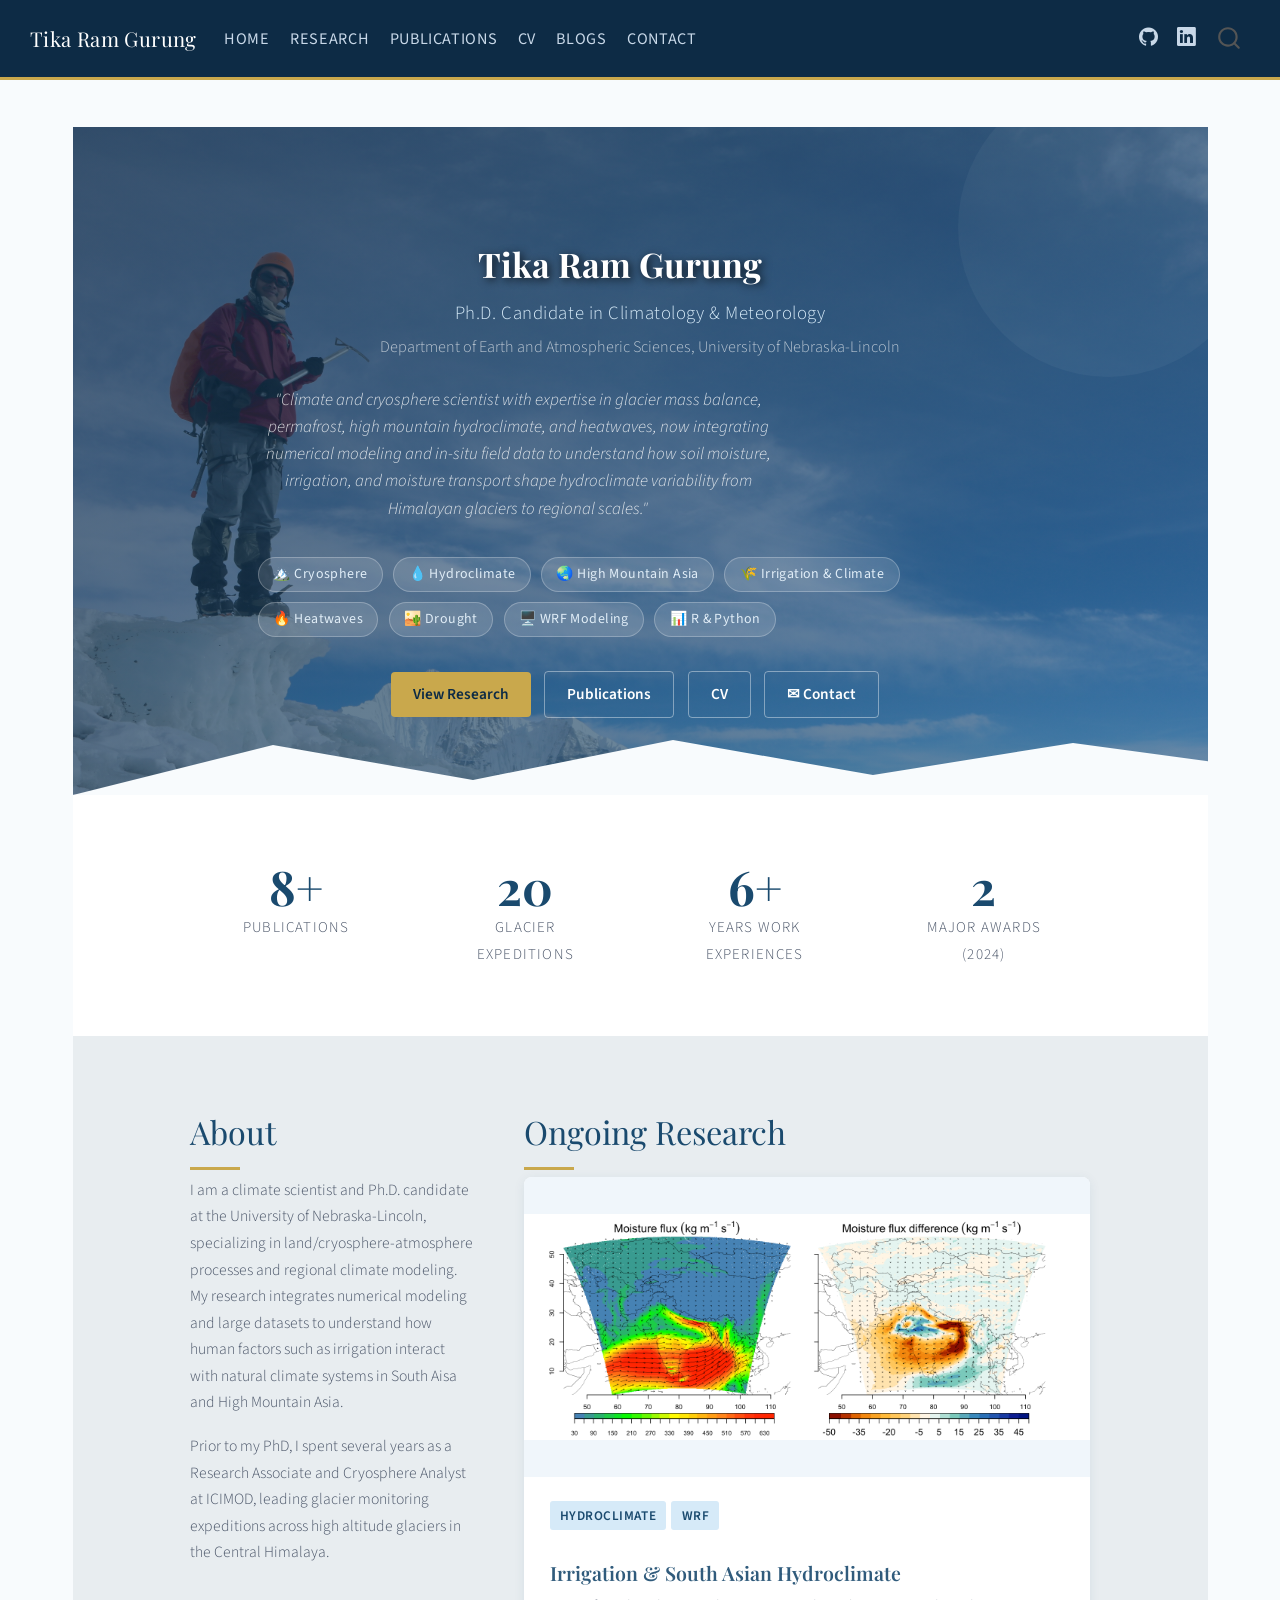
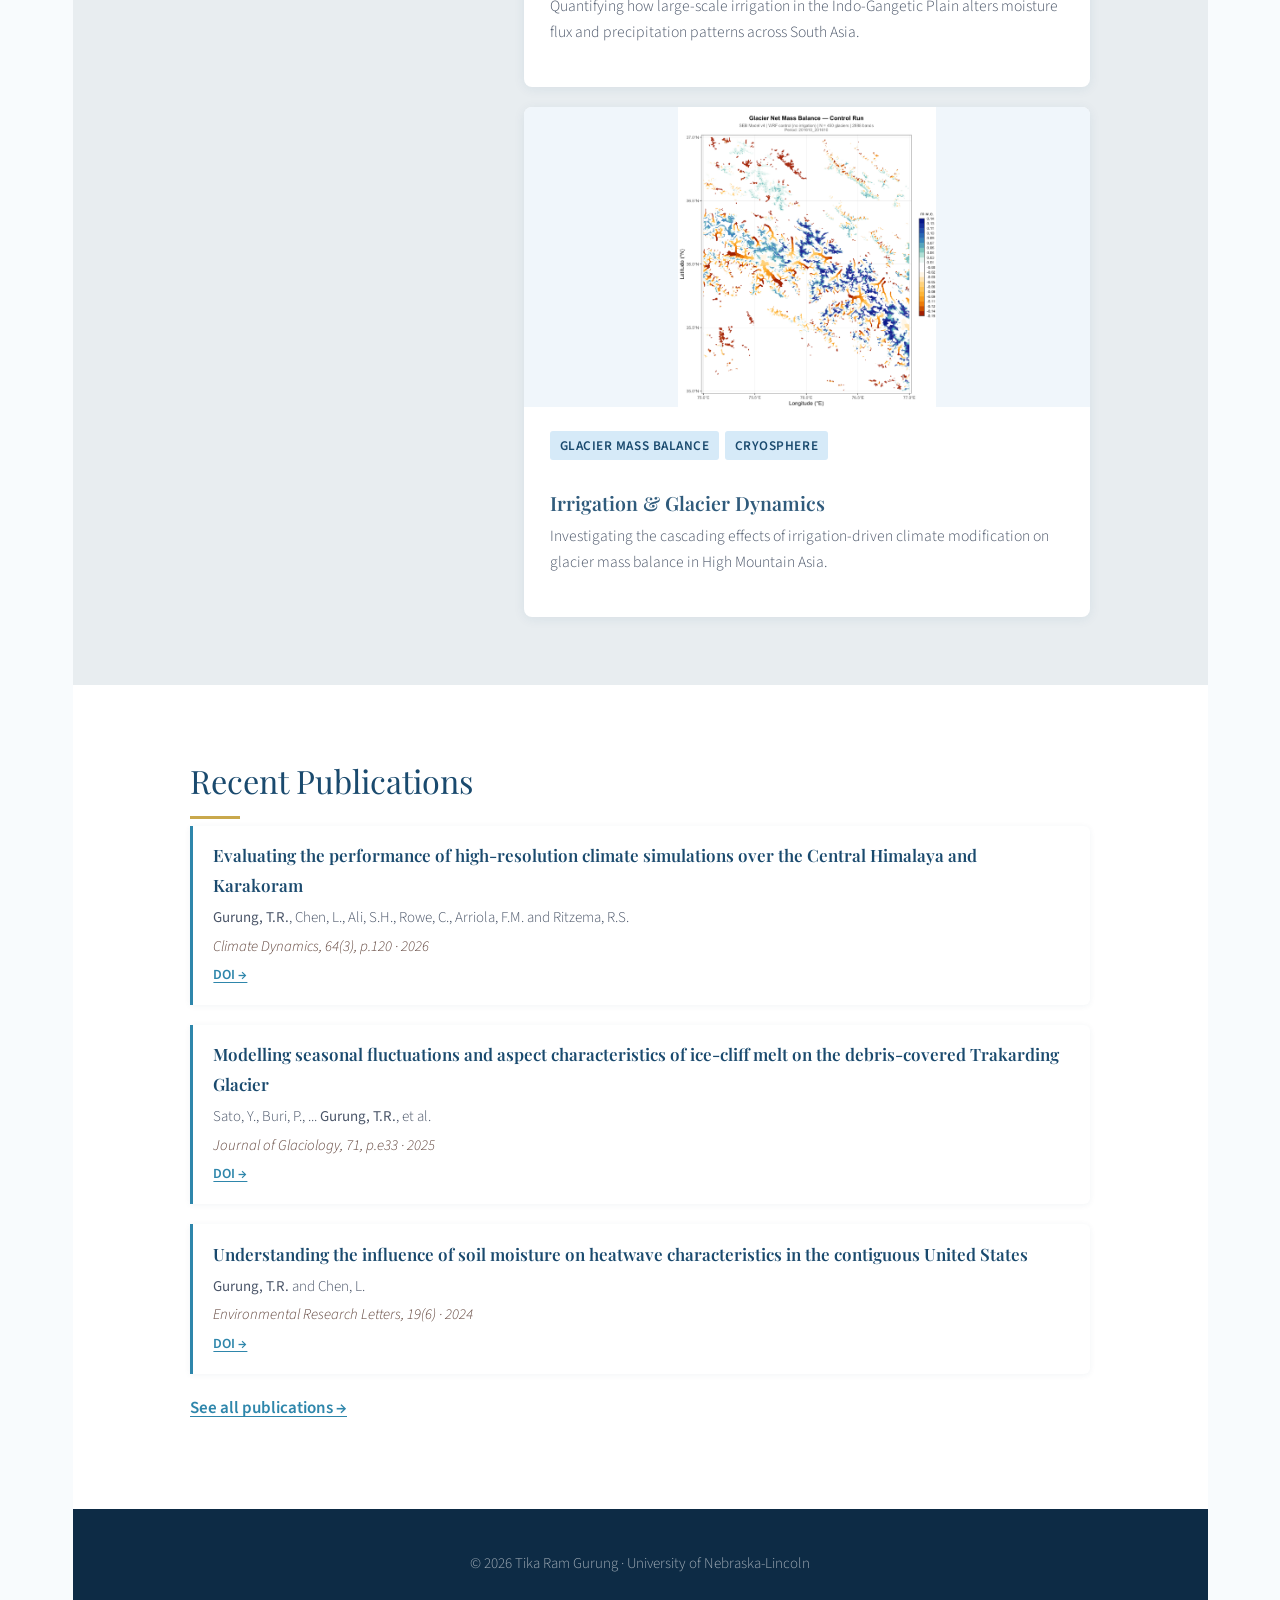
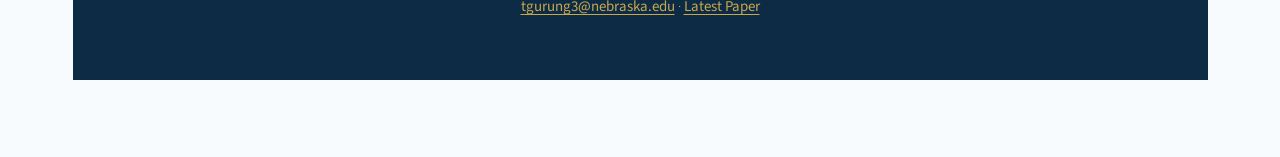
==== docs/index.html @ 8fead4da "cv display changed" ====
<!DOCTYPE html>
<html xmlns="http://www.w3.org/1999/xhtml" lang="en" xml:lang="en"><head>

<meta charset="utf-8">
<meta name="generator" content="quarto-1.7.32">

<meta name="viewport" content="width=device-width, initial-scale=1.0, user-scalable=yes">


<title>Tika Ram Gurung</title>
<style>
code{white-space: pre-wrap;}
span.smallcaps{font-variant: small-caps;}
div.columns{display: flex; gap: min(4vw, 1.5em);}
div.column{flex: auto; overflow-x: auto;}
div.hanging-indent{margin-left: 1.5em; text-indent: -1.5em;}
ul.task-list{list-style: none;}
ul.task-list li input[type="checkbox"] {
  width: 0.8em;
  margin: 0 0.8em 0.2em -1em; /* quarto-specific, see https://github.com/quarto-dev/quarto-cli/issues/4556 */ 
  vertical-align: middle;
}
</style>


<script src="site_libs/quarto-nav/quarto-nav.js"></script>
<script src="site_libs/quarto-nav/headroom.min.js"></script>
<script src="site_libs/clipboard/clipboard.min.js"></script>
<script src="site_libs/quarto-search/autocomplete.umd.js"></script>
<script src="site_libs/quarto-search/fuse.min.js"></script>
<script src="site_libs/quarto-search/quarto-search.js"></script>
<meta name="quarto:offset" content="./">
<link href="./favicon.ico" rel="icon">
<script src="site_libs/quarto-html/quarto.js" type="module"></script>
<script src="site_libs/quarto-html/tabsets/tabsets.js" type="module"></script>
<script src="site_libs/quarto-html/popper.min.js"></script>
<script src="site_libs/quarto-html/tippy.umd.min.js"></script>
<script src="site_libs/quarto-html/anchor.min.js"></script>
<link href="site_libs/quarto-html/tippy.css" rel="stylesheet">
<link href="site_libs/quarto-html/quarto-syntax-highlighting-37eea08aefeeee20ff55810ff984fec1.css" rel="stylesheet" id="quarto-text-highlighting-styles">
<script src="site_libs/bootstrap/bootstrap.min.js"></script>
<link href="site_libs/bootstrap/bootstrap-icons.css" rel="stylesheet">
<link href="site_libs/bootstrap/bootstrap-c1fac2584b48ed01fb6e278e36375074.min.css" rel="stylesheet" append-hash="true" id="quarto-bootstrap" data-mode="light">
<script id="quarto-search-options" type="application/json">{
  "location": "navbar",
  "copy-button": false,
  "collapse-after": 3,
  "panel-placement": "end",
  "type": "overlay",
  "limit": 50,
  "keyboard-shortcut": [
    "f",
    "/",
    "s"
  ],
  "show-item-context": false,
  "language": {
    "search-no-results-text": "No results",
    "search-matching-documents-text": "matching documents",
    "search-copy-link-title": "Copy link to search",
    "search-hide-matches-text": "Hide additional matches",
    "search-more-match-text": "more match in this document",
    "search-more-matches-text": "more matches in this document",
    "search-clear-button-title": "Clear",
    "search-text-placeholder": "",
    "search-detached-cancel-button-title": "Cancel",
    "search-submit-button-title": "Submit",
    "search-label": "Search"
  }
}</script>


<link rel="stylesheet" href="styles.css">
</head>

<body class="nav-fixed quarto-light">

<div id="quarto-search-results"></div>
  <header id="quarto-header" class="headroom fixed-top">
    <nav class="navbar navbar-expand-lg " data-bs-theme="dark">
      <div class="navbar-container container-fluid">
      <div class="navbar-brand-container mx-auto">
    <a class="navbar-brand" href="./index.html">
    <span class="navbar-title">Tika Ram Gurung</span>
    </a>
  </div>
            <div id="quarto-search" class="" title="Search"></div>
          <button class="navbar-toggler" type="button" data-bs-toggle="collapse" data-bs-target="#navbarCollapse" aria-controls="navbarCollapse" role="menu" aria-expanded="false" aria-label="Toggle navigation" onclick="if (window.quartoToggleHeadroom) { window.quartoToggleHeadroom(); }">
  <span class="navbar-toggler-icon"></span>
</button>
          <div class="collapse navbar-collapse" id="navbarCollapse">
            <ul class="navbar-nav navbar-nav-scroll me-auto">
  <li class="nav-item">
    <a class="nav-link active" href="./index.html" aria-current="page"> 
<span class="menu-text">Home</span></a>
  </li>  
  <li class="nav-item">
    <a class="nav-link" href="./research.html"> 
<span class="menu-text">Research</span></a>
  </li>  
  <li class="nav-item">
    <a class="nav-link" href="./publications.html"> 
<span class="menu-text">Publications</span></a>
  </li>  
  <li class="nav-item">
    <a class="nav-link" href="./cv.html"> 
<span class="menu-text">CV</span></a>
  </li>  
  <li class="nav-item">
    <a class="nav-link" href="./blogs.html"> 
<span class="menu-text">BLOGS</span></a>
  </li>  
  <li class="nav-item">
    <a class="nav-link" href="./contact.html"> 
<span class="menu-text">Contact</span></a>
  </li>  
</ul>
            <ul class="navbar-nav navbar-nav-scroll ms-auto">
  <li class="nav-item compact">
    <a class="nav-link" href="https://github.com/TikaGurung"> <i class="bi bi-github" role="img">
</i> 
<span class="menu-text"></span></a>
  </li>  
  <li class="nav-item compact">
    <a class="nav-link" href="https://www.linkedin.com/in/tika-ram-gurung-55a743a3/"> <i class="bi bi-linkedin" role="img">
</i> 
<span class="menu-text"></span></a>
  </li>  
</ul>
          </div> <!-- /navcollapse -->
            <div class="quarto-navbar-tools">
</div>
      </div> <!-- /container-fluid -->
    </nav>
</header>
<!-- content -->
<div id="quarto-content" class="quarto-container page-columns page-rows-contents page-layout-full page-navbar">
<!-- sidebar -->
<!-- margin-sidebar -->
    
<!-- main -->
<main class="content column-page" id="quarto-document-content"><header id="title-block-header" class="quarto-title-block"></header>




<!-- HERO -->
<!-- <section class="hero-section"> -->
<section class="hero-section" style="background-image: linear-gradient(135deg, rgba(13,43,69,0.7), rgba(26,74,110,0.6)), url('Tika.JPG'); background-size:cover; background-position:center;">

<div style="max-width:900px; margin:0 auto; position:relative; z-index:0; text-align:center; width:100%; padding:0 4rem;">

<h2 class="hero-name anchored" style="color:white; font-size:2rem;
text-shadow: 2px 2px 8px rgba(0,0,0,0.8); border-bottom:none;">Tika Ram Gurung</h2>
    <p class="hero-title">Ph.D. Candidate in Climatology &amp; Meteorology</p>
    <p class="hero-affil">Department of Earth and Atmospheric Sciences, University of Nebraska-Lincoln</p>

<p class="hero-tagline" style="text-align:center;">
  "Climate and cryosphere scientist with expertise in glacier mass balance, permafrost, high mountain hydroclimate, and heatwaves, now integrating numerical modeling and in-situ field data to understand how soil moisture, irrigation, and moisture transport shape hydroclimate variability from Himalayan glaciers to regional scales."
</p>
    
    <div class="hero-badges">
      <span class="badge-pill">🏔️ Cryosphere</span>
      <span class="badge-pill">💧 Hydroclimate</span>
      <span class="badge-pill">🌏 High Mountain Asia</span>
      <span class="badge-pill">🌾 Irrigation &amp; Climate</span>
      <span class="badge-pill">🔥 Heatwaves</span>
      <span class="badge-pill">🏜️ Drought</span>
      <span class="badge-pill">🖥️ WRF Modeling</span>
      <span class="badge-pill">📊 R &amp; Python</span>
    </div>
    <div class="hero-links">
      <a href="research.html">View Research</a>
      <a href="publications.html" class="secondary">Publications</a>
      <a href="cv.html" class="secondary">CV</a>
      <a href="contact.html" class="secondary">✉ Contact</a>
    </div>
  </div>
</section>

<!-- STATS -->
<section class="section" style="background:white; padding:2.5rem 2rem;">
  <div style="max-width:900px; margin:0 auto;">
    <div style="display:grid; grid-template-columns:repeat(auto-fit,minmax(160px,1fr)); gap:1rem;">
      <div class="stat-box">
        <div class="stat-number">8+</div>
        <div class="stat-label">Publications</div>
      </div>
      <div class="stat-box">
        <div class="stat-number">20</div>
        <div class="stat-label">Glacier Expeditions</div>
      </div>
      <div class="stat-box">
        <div class="stat-number">6+</div>
        <div class="stat-label">Years Work Experiences</div>
      </div>
      <div class="stat-box">
        <div class="stat-number">2</div>
        <div class="stat-label">Major Awards (2024)</div>
      </div>
    </div>
  </div>
</section>

<!-- ABOUT -->
<section class="section section-alt">
  <div style="max-width:900px; margin:0 auto; display:grid; grid-template-columns:1fr 2fr; gap:3rem; align-items:start;">
    <div>
      <div class="section-title">About</div>
      <br>
      <p style="font-size:0.92rem; color:#4a5568; line-height:1.7;">
        I am a climate scientist and Ph.D. candidate at the University of Nebraska-Lincoln, specializing in land/cryosphere-atmosphere processes and regional climate modeling. My research integrates numerical modeling and large datasets to understand how human factors such as irrigation interact with natural climate systems in South Aisa and High Mountain Asia.
      </p>
      <p style="font-size:0.92rem; color:#4a5568; line-height:1.7; margin-top:0.8rem;">
        Prior to my PhD, I spent several years as a Research Associate and Cryosphere Analyst at ICIMOD, leading glacier monitoring expeditions across high altitude glaciers in the Central Himalaya.
      </p>
    </div>
    <div>
      <div class="section-title">Ongoing Research</div>
      <br>
  <div style="display:grid; grid-template-columns:1fr; gap:1.2rem;">
        <div class="project-card">
          <img src="figures/DWFI_Moisture_flux_monsoon_control_difference_2016_2018_colorbar.png" alt="Moisture flux maps showing South Asian hydroclimate" style="height:300px; object-fit:contain; background:#f0f6fb;">
          <div class="project-card-body">
            <span class="tag">Hydroclimate</span><span class="tag">WRF</span>
            <h3 class="anchored">Irrigation &amp; South Asian Hydroclimate</h3>
            <p>Quantifying how large-scale irrigation in the Indo-Gangetic Plain alters moisture flux and precipitation patterns across South Asia.</p>
          </div>
        </div>
        <div class="project-card">
          <img src="figures/K2_plot1_MB_control_201610_201610.png" alt="Glacier mass balance map, Karakoram region" style="height:300px; object-fit:contain; background:#f0f6fb;">
          <div class="project-card-body">
            <span class="tag">Glacier mass balance</span><span class="tag">Cryosphere</span>
            <h3 class="anchored">Irrigation &amp; Glacier Dynamics</h3>
            <p>Investigating the cascading effects of irrigation-driven climate modification on glacier mass balance in High Mountain Asia.</p>
          </div>
        </div>
      </div>
    </div>
  </div>
</section>

<!-- RECENT PUBS TEASER -->
<section class="section" style="background:white;">
  <div style="max-width:900px; margin:0 auto;">
    <div class="section-title">Recent Publications</div>
    <br>
    <div class="pub-item">
      <div class="pub-title">Evaluating the performance of high-resolution climate simulations over the Central Himalaya and Karakoram</div>
      <div class="pub-authors"><strong>Gurung, T.R.</strong>, Chen, L., Ali, S.H., Rowe, C., Arriola, F.M. and Ritzema, R.S.</div>
      <div class="pub-journal">Climate Dynamics, 64(3), p.120 · 2026</div>
      <a href="https://doi.org/10.1007/s00382-025-08030-x" target="_blank">DOI →</a>
    </div>
    <div class="pub-item">
      <div class="pub-title">Modelling seasonal fluctuations and aspect characteristics of ice-cliff melt on the debris-covered Trakarding Glacier</div>
      <div class="pub-authors">Sato, Y., Buri, P., ... <strong>Gurung, T.R.</strong>, et al.</div>
      <div class="pub-journal">Journal of Glaciology, 71, p.e33 · 2025</div>
      <a href="https://doi.org/10.1017/jog.2025.17" target="_blank">DOI →</a>
    </div>
    <div class="pub-item">
      <div class="pub-title">Understanding the influence of soil moisture on heatwave characteristics in the contiguous United States</div>
      <div class="pub-authors"><strong>Gurung, T.R.</strong> and Chen, L.</div>
      <div class="pub-journal">Environmental Research Letters, 19(6) · 2024</div>
      <a href="https://doi.org/10.1088/1748-9326/ad4dbb" target="_blank">DOI →</a>
    </div>
    <p style="margin-top:1rem;"><a href="publications.html" style="color:#2e86ab; font-weight:600;">See all publications →</a></p>
  </div>
</section>

<!-- FOOTER -->
<footer class="site-footer">
  <p>© 2026 Tika Ram Gurung · University of Nebraska-Lincoln</p>
  <p style="margin-top:0.3rem;">
    <a href="mailto:tgurung3@nebraska.edu">tgurung3@nebraska.edu</a> ·
    <a href="https://doi.org/10.1007/s00382-025-08030-x">Latest Paper</a>
  </p>
</footer>



</main> <!-- /main -->
<script id="quarto-html-after-body" type="application/javascript">
  window.document.addEventListener("DOMContentLoaded", function (event) {
    const icon = "";
    const anchorJS = new window.AnchorJS();
    anchorJS.options = {
      placement: 'right',
      icon: icon
    };
    anchorJS.add('.anchored');
    const isCodeAnnotation = (el) => {
      for (const clz of el.classList) {
        if (clz.startsWith('code-annotation-')) {                     
          return true;
        }
      }
      return false;
    }
    const onCopySuccess = function(e) {
      // button target
      const button = e.trigger;
      // don't keep focus
      button.blur();
      // flash "checked"
      button.classList.add('code-copy-button-checked');
      var currentTitle = button.getAttribute("title");
      button.setAttribute("title", "Copied!");
      let tooltip;
      if (window.bootstrap) {
        button.setAttribute("data-bs-toggle", "tooltip");
        button.setAttribute("data-bs-placement", "left");
        button.setAttribute("data-bs-title", "Copied!");
        tooltip = new bootstrap.Tooltip(button, 
          { trigger: "manual", 
            customClass: "code-copy-button-tooltip",
            offset: [0, -8]});
        tooltip.show();    
      }
      setTimeout(function() {
        if (tooltip) {
          tooltip.hide();
          button.removeAttribute("data-bs-title");
          button.removeAttribute("data-bs-toggle");
          button.removeAttribute("data-bs-placement");
        }
        button.setAttribute("title", currentTitle);
        button.classList.remove('code-copy-button-checked');
      }, 1000);
      // clear code selection
      e.clearSelection();
    }
    const getTextToCopy = function(trigger) {
        const codeEl = trigger.previousElementSibling.cloneNode(true);
        for (const childEl of codeEl.children) {
          if (isCodeAnnotation(childEl)) {
            childEl.remove();
          }
        }
        return codeEl.innerText;
    }
    const clipboard = new window.ClipboardJS('.code-copy-button:not([data-in-quarto-modal])', {
      text: getTextToCopy
    });
    clipboard.on('success', onCopySuccess);
    if (window.document.getElementById('quarto-embedded-source-code-modal')) {
      const clipboardModal = new window.ClipboardJS('.code-copy-button[data-in-quarto-modal]', {
        text: getTextToCopy,
        container: window.document.getElementById('quarto-embedded-source-code-modal')
      });
      clipboardModal.on('success', onCopySuccess);
    }
      var localhostRegex = new RegExp(/^(?:http|https):\/\/localhost\:?[0-9]*\//);
      var mailtoRegex = new RegExp(/^mailto:/);
        var filterRegex = new RegExp('/' + window.location.host + '/');
      var isInternal = (href) => {
          return filterRegex.test(href) || localhostRegex.test(href) || mailtoRegex.test(href);
      }
      // Inspect non-navigation links and adorn them if external
     var links = window.document.querySelectorAll('a[href]:not(.nav-link):not(.navbar-brand):not(.toc-action):not(.sidebar-link):not(.sidebar-item-toggle):not(.pagination-link):not(.no-external):not([aria-hidden]):not(.dropdown-item):not(.quarto-navigation-tool):not(.about-link)');
      for (var i=0; i<links.length; i++) {
        const link = links[i];
        if (!isInternal(link.href)) {
          // undo the damage that might have been done by quarto-nav.js in the case of
          // links that we want to consider external
          if (link.dataset.originalHref !== undefined) {
            link.href = link.dataset.originalHref;
          }
        }
      }
    function tippyHover(el, contentFn, onTriggerFn, onUntriggerFn) {
      const config = {
        allowHTML: true,
        maxWidth: 500,
        delay: 100,
        arrow: false,
        appendTo: function(el) {
            return el.parentElement;
        },
        interactive: true,
        interactiveBorder: 10,
        theme: 'quarto',
        placement: 'bottom-start',
      };
      if (contentFn) {
        config.content = contentFn;
      }
      if (onTriggerFn) {
        config.onTrigger = onTriggerFn;
      }
      if (onUntriggerFn) {
        config.onUntrigger = onUntriggerFn;
      }
      window.tippy(el, config); 
    }
    const noterefs = window.document.querySelectorAll('a[role="doc-noteref"]');
    for (var i=0; i<noterefs.length; i++) {
      const ref = noterefs[i];
      tippyHover(ref, function() {
        // use id or data attribute instead here
        let href = ref.getAttribute('data-footnote-href') || ref.getAttribute('href');
        try { href = new URL(href).hash; } catch {}
        const id = href.replace(/^#\/?/, "");
        const note = window.document.getElementById(id);
        if (note) {
          return note.innerHTML;
        } else {
          return "";
        }
      });
    }
    const xrefs = window.document.querySelectorAll('a.quarto-xref');
    const processXRef = (id, note) => {
      // Strip column container classes
      const stripColumnClz = (el) => {
        el.classList.remove("page-full", "page-columns");
        if (el.children) {
          for (const child of el.children) {
            stripColumnClz(child);
          }
        }
      }
      stripColumnClz(note)
      if (id === null || id.startsWith('sec-')) {
        // Special case sections, only their first couple elements
        const container = document.createElement("div");
        if (note.children && note.children.length > 2) {
          container.appendChild(note.children[0].cloneNode(true));
          for (let i = 1; i < note.children.length; i++) {
            const child = note.children[i];
            if (child.tagName === "P" && child.innerText === "") {
              continue;
            } else {
              container.appendChild(child.cloneNode(true));
              break;
            }
          }
          if (window.Quarto?.typesetMath) {
            window.Quarto.typesetMath(container);
          }
          return container.innerHTML
        } else {
          if (window.Quarto?.typesetMath) {
            window.Quarto.typesetMath(note);
          }
          return note.innerHTML;
        }
      } else {
        // Remove any anchor links if they are present
        const anchorLink = note.querySelector('a.anchorjs-link');
        if (anchorLink) {
          anchorLink.remove();
        }
        if (window.Quarto?.typesetMath) {
          window.Quarto.typesetMath(note);
        }
        if (note.classList.contains("callout")) {
          return note.outerHTML;
        } else {
          return note.innerHTML;
        }
      }
    }
    for (var i=0; i<xrefs.length; i++) {
      const xref = xrefs[i];
      tippyHover(xref, undefined, function(instance) {
        instance.disable();
        let url = xref.getAttribute('href');
        let hash = undefined; 
        if (url.startsWith('#')) {
          hash = url;
        } else {
          try { hash = new URL(url).hash; } catch {}
        }
        if (hash) {
          const id = hash.replace(/^#\/?/, "");
          const note = window.document.getElementById(id);
          if (note !== null) {
            try {
              const html = processXRef(id, note.cloneNode(true));
              instance.setContent(html);
            } finally {
              instance.enable();
              instance.show();
            }
          } else {
            // See if we can fetch this
            fetch(url.split('#')[0])
            .then(res => res.text())
            .then(html => {
              const parser = new DOMParser();
              const htmlDoc = parser.parseFromString(html, "text/html");
              const note = htmlDoc.getElementById(id);
              if (note !== null) {
                const html = processXRef(id, note);
                instance.setContent(html);
              } 
            }).finally(() => {
              instance.enable();
              instance.show();
            });
          }
        } else {
          // See if we can fetch a full url (with no hash to target)
          // This is a special case and we should probably do some content thinning / targeting
          fetch(url)
          .then(res => res.text())
          .then(html => {
            const parser = new DOMParser();
            const htmlDoc = parser.parseFromString(html, "text/html");
            const note = htmlDoc.querySelector('main.content');
            if (note !== null) {
              // This should only happen for chapter cross references
              // (since there is no id in the URL)
              // remove the first header
              if (note.children.length > 0 && note.children[0].tagName === "HEADER") {
                note.children[0].remove();
              }
              const html = processXRef(null, note);
              instance.setContent(html);
            } 
          }).finally(() => {
            instance.enable();
            instance.show();
          });
        }
      }, function(instance) {
      });
    }
        let selectedAnnoteEl;
        const selectorForAnnotation = ( cell, annotation) => {
          let cellAttr = 'data-code-cell="' + cell + '"';
          let lineAttr = 'data-code-annotation="' +  annotation + '"';
          const selector = 'span[' + cellAttr + '][' + lineAttr + ']';
          return selector;
        }
        const selectCodeLines = (annoteEl) => {
          const doc = window.document;
          const targetCell = annoteEl.getAttribute("data-target-cell");
          const targetAnnotation = annoteEl.getAttribute("data-target-annotation");
          const annoteSpan = window.document.querySelector(selectorForAnnotation(targetCell, targetAnnotation));
          const lines = annoteSpan.getAttribute("data-code-lines").split(",");
          const lineIds = lines.map((line) => {
            return targetCell + "-" + line;
          })
          let top = null;
          let height = null;
          let parent = null;
          if (lineIds.length > 0) {
              //compute the position of the single el (top and bottom and make a div)
              const el = window.document.getElementById(lineIds[0]);
              top = el.offsetTop;
              height = el.offsetHeight;
              parent = el.parentElement.parentElement;
            if (lineIds.length > 1) {
              const lastEl = window.document.getElementById(lineIds[lineIds.length - 1]);
              const bottom = lastEl.offsetTop + lastEl.offsetHeight;
              height = bottom - top;
            }
            if (top !== null && height !== null && parent !== null) {
              // cook up a div (if necessary) and position it 
              let div = window.document.getElementById("code-annotation-line-highlight");
              if (div === null) {
                div = window.document.createElement("div");
                div.setAttribute("id", "code-annotation-line-highlight");
                div.style.position = 'absolute';
                parent.appendChild(div);
              }
              div.style.top = top - 2 + "px";
              div.style.height = height + 4 + "px";
              div.style.left = 0;
              let gutterDiv = window.document.getElementById("code-annotation-line-highlight-gutter");
              if (gutterDiv === null) {
                gutterDiv = window.document.createElement("div");
                gutterDiv.setAttribute("id", "code-annotation-line-highlight-gutter");
                gutterDiv.style.position = 'absolute';
                const codeCell = window.document.getElementById(targetCell);
                const gutter = codeCell.querySelector('.code-annotation-gutter');
                gutter.appendChild(gutterDiv);
              }
              gutterDiv.style.top = top - 2 + "px";
              gutterDiv.style.height = height + 4 + "px";
            }
            selectedAnnoteEl = annoteEl;
          }
        };
        const unselectCodeLines = () => {
          const elementsIds = ["code-annotation-line-highlight", "code-annotation-line-highlight-gutter"];
          elementsIds.forEach((elId) => {
            const div = window.document.getElementById(elId);
            if (div) {
              div.remove();
            }
          });
          selectedAnnoteEl = undefined;
        };
          // Handle positioning of the toggle
      window.addEventListener(
        "resize",
        throttle(() => {
          elRect = undefined;
          if (selectedAnnoteEl) {
            selectCodeLines(selectedAnnoteEl);
          }
        }, 10)
      );
      function throttle(fn, ms) {
      let throttle = false;
      let timer;
        return (...args) => {
          if(!throttle) { // first call gets through
              fn.apply(this, args);
              throttle = true;
          } else { // all the others get throttled
              if(timer) clearTimeout(timer); // cancel #2
              timer = setTimeout(() => {
                fn.apply(this, args);
                timer = throttle = false;
              }, ms);
          }
        };
      }
        // Attach click handler to the DT
        const annoteDls = window.document.querySelectorAll('dt[data-target-cell]');
        for (const annoteDlNode of annoteDls) {
          annoteDlNode.addEventListener('click', (event) => {
            const clickedEl = event.target;
            if (clickedEl !== selectedAnnoteEl) {
              unselectCodeLines();
              const activeEl = window.document.querySelector('dt[data-target-cell].code-annotation-active');
              if (activeEl) {
                activeEl.classList.remove('code-annotation-active');
              }
              selectCodeLines(clickedEl);
              clickedEl.classList.add('code-annotation-active');
            } else {
              // Unselect the line
              unselectCodeLines();
              clickedEl.classList.remove('code-annotation-active');
            }
          });
        }
    const findCites = (el) => {
      const parentEl = el.parentElement;
      if (parentEl) {
        const cites = parentEl.dataset.cites;
        if (cites) {
          return {
            el,
            cites: cites.split(' ')
          };
        } else {
          return findCites(el.parentElement)
        }
      } else {
        return undefined;
      }
    };
    var bibliorefs = window.document.querySelectorAll('a[role="doc-biblioref"]');
    for (var i=0; i<bibliorefs.length; i++) {
      const ref = bibliorefs[i];
      const citeInfo = findCites(ref);
      if (citeInfo) {
        tippyHover(citeInfo.el, function() {
          var popup = window.document.createElement('div');
          citeInfo.cites.forEach(function(cite) {
            var citeDiv = window.document.createElement('div');
            citeDiv.classList.add('hanging-indent');
            citeDiv.classList.add('csl-entry');
            var biblioDiv = window.document.getElementById('ref-' + cite);
            if (biblioDiv) {
              citeDiv.innerHTML = biblioDiv.innerHTML;
            }
            popup.appendChild(citeDiv);
          });
          return popup.innerHTML;
        });
      }
    }
  });
  </script>
</div> <!-- /content -->




</body></html>
---- docs/site_libs/quarto-html/tippy.css ----
.tippy-box[data-animation=fade][data-state=hidden]{opacity:0}[data-tippy-root]{max-width:calc(100vw - 10px)}.tippy-box{position:relative;background-color:#333;color:#fff;border-radius:4px;font-size:14px;line-height:1.4;white-space:normal;outline:0;transition-property:transform,visibility,opacity}.tippy-box[data-placement^=top]>.tippy-arrow{bottom:0}.tippy-box[data-placement^=top]>.tippy-arrow:before{bottom:-7px;left:0;border-width:8px 8px 0;border-top-color:initial;transform-origin:center top}.tippy-box[data-placement^=bottom]>.tippy-arrow{top:0}.tippy-box[data-placement^=bottom]>.tippy-arrow:before{top:-7px;left:0;border-width:0 8px 8px;border-bottom-color:initial;transform-origin:center bottom}.tippy-box[data-placement^=left]>.tippy-arrow{right:0}.tippy-box[data-placement^=left]>.tippy-arrow:before{border-width:8px 0 8px 8px;border-left-color:initial;right:-7px;transform-origin:center left}.tippy-box[data-placement^=right]>.tippy-arrow{left:0}.tippy-box[data-placement^=right]>.tippy-arrow:before{left:-7px;border-width:8px 8px 8px 0;border-right-color:initial;transform-origin:center right}.tippy-box[data-inertia][data-state=visible]{transition-timing-function:cubic-bezier(.54,1.5,.38,1.11)}.tippy-arrow{width:16px;height:16px;color:#333}.tippy-arrow:before{content:"";position:absolute;border-color:transparent;border-style:solid}.tippy-content{position:relative;padding:5px 9px;z-index:1}
---- docs/site_libs/quarto-html/quarto-syntax-highlighting-37eea08aefeeee20ff55810ff984fec1.css ----
/* quarto syntax highlight colors */
:root {
  --quarto-hl-ot-color: #003B4F;
  --quarto-hl-at-color: #657422;
  --quarto-hl-ss-color: #20794D;
  --quarto-hl-an-color: #5E5E5E;
  --quarto-hl-fu-color: #4758AB;
  --quarto-hl-st-color: #20794D;
  --quarto-hl-cf-color: #003B4F;
  --quarto-hl-op-color: #5E5E5E;
  --quarto-hl-er-color: #AD0000;
  --quarto-hl-bn-color: #AD0000;
  --quarto-hl-al-color: #AD0000;
  --quarto-hl-va-color: #111111;
  --quarto-hl-bu-color: inherit;
  --quarto-hl-ex-color: inherit;
  --quarto-hl-pp-color: #AD0000;
  --quarto-hl-in-color: #5E5E5E;
  --quarto-hl-vs-color: #20794D;
  --quarto-hl-wa-color: #5E5E5E;
  --quarto-hl-do-color: #5E5E5E;
  --quarto-hl-im-color: #00769E;
  --quarto-hl-ch-color: #20794D;
  --quarto-hl-dt-color: #AD0000;
  --quarto-hl-fl-color: #AD0000;
  --quarto-hl-co-color: #5E5E5E;
  --quarto-hl-cv-color: #5E5E5E;
  --quarto-hl-cn-color: #8f5902;
  --quarto-hl-sc-color: #5E5E5E;
  --quarto-hl-dv-color: #AD0000;
  --quarto-hl-kw-color: #003B4F;
}

/* other quarto variables */
:root {
  --quarto-font-monospace: SFMono-Regular, Menlo, Monaco, Consolas, "Liberation Mono", "Courier New", monospace;
}

/* syntax highlight based on Pandoc's rules */
pre > code.sourceCode > span {
  color: #003B4F;
}

code.sourceCode > span {
  color: #003B4F;
}

div.sourceCode,
div.sourceCode pre.sourceCode {
  color: #003B4F;
}

/* Normal */
code span {
  color: #003B4F;
}

/* Alert */
code span.al {
  color: #AD0000;
  font-style: inherit;
}

/* Annotation */
code span.an {
  color: #5E5E5E;
  font-style: inherit;
}

/* Attribute */
code span.at {
  color: #657422;
  font-style: inherit;
}

/* BaseN */
code span.bn {
  color: #AD0000;
  font-style: inherit;
}

/* BuiltIn */
code span.bu {
  font-style: inherit;
}

/* ControlFlow */
code span.cf {
  color: #003B4F;
  font-weight: bold;
  font-style: inherit;
}

/* Char */
code span.ch {
  color: #20794D;
  font-style: inherit;
}

/* Constant */
code span.cn {
  color: #8f5902;
  font-style: inherit;
}

/* Comment */
code span.co {
  color: #5E5E5E;
  font-style: inherit;
}

/* CommentVar */
code span.cv {
  color: #5E5E5E;
  font-style: italic;
}

/* Documentation */
code span.do {
  color: #5E5E5E;
  font-style: italic;
}

/* DataType */
code span.dt {
  color: #AD0000;
  font-style: inherit;
}

/* DecVal */
code span.dv {
  color: #AD0000;
  font-style: inherit;
}

/* Error */
code span.er {
  color: #AD0000;
  font-style: inherit;
}

/* Extension */
code span.ex {
  font-style: inherit;
}

/* Float */
code span.fl {
  color: #AD0000;
  font-style: inherit;
}

/* Function */
code span.fu {
  color: #4758AB;
  font-style: inherit;
}

/* Import */
code span.im {
  color: #00769E;
  font-style: inherit;
}

/* Information */
code span.in {
  color: #5E5E5E;
  font-style: inherit;
}

/* Keyword */
code span.kw {
  color: #003B4F;
  font-weight: bold;
  font-style: inherit;
}

/* Operator */
code span.op {
  color: #5E5E5E;
  font-style: inherit;
}

/* Other */
code span.ot {
  color: #003B4F;
  font-style: inherit;
}

/* Preprocessor */
code span.pp {
  color: #AD0000;
  font-style: inherit;
}

/* SpecialChar */
code span.sc {
  color: #5E5E5E;
  font-style: inherit;
}

/* SpecialString */
code span.ss {
  color: #20794D;
  font-style: inherit;
}

/* String */
code span.st {
  color: #20794D;
  font-style: inherit;
}

/* Variable */
code span.va {
  color: #111111;
  font-style: inherit;
}

/* VerbatimString */
code span.vs {
  color: #20794D;
  font-style: inherit;
}

/* Warning */
code span.wa {
  color: #5E5E5E;
  font-style: italic;
}

.prevent-inlining {
  content: "</";
}

/*# sourceMappingURL=27d3d809615f7771493d095567f04340.css.map */
---- docs/styles.css ----
/* ── Google Fonts ── */
@import url('https://fonts.googleapis.com/css2?family=Playfair+Display:wght@400;600;700&family=Source+Sans+3:wght@300;400;600&family=JetBrains+Mono:wght@400&display=swap');

/* ── Color Palette: Himalayan Ice & Earth ── */
:root {
  --glacier-blue:   #1a4a6e;
  --ice-light:      #d6eaf8;
  --peak-white:     #f8fbfd;
  --earth-brown:    #5d4037;
  --meltwater:      #2e86ab;
  --snow-gray:      #e8edf0;
  --text-dark:      #1c2833;
  --text-mid:       #4a5568;
  --accent-gold:    #c9a84c;
  --nav-bg:         #0d2b45;
}

/* ── Base ── */
body {
  font-family: 'Source Sans 3', sans-serif;
  font-weight: 300;
  color: var(--text-dark);
  background: var(--peak-white);
  line-height: 1.75;
}

h1, h2, h3, h4 {
  font-family: 'Playfair Display', serif;
  color: var(--glacier-blue);
}

code, pre {
  font-family: 'JetBrains Mono', monospace;
  font-size: 0.85em;
}

/* ── Navbar ── */
.navbar {
  background-color: var(--nav-bg) !important;
  border-bottom: 3px solid var(--accent-gold);
  padding: 0.8rem 2rem;
}

.navbar-brand,
.navbar-brand:hover {
  color: #ffffff !important;
  font-family: 'Playfair Display', serif;
  font-size: 1.2rem;
  letter-spacing: 0.02em;
}

.navbar .nav-link {
  color: #c8d8e8 !important;
  font-weight: 400;
  font-size: 0.95rem;
  letter-spacing: 0.04em;
  text-transform: uppercase;
  transition: color 0.2s;
}

.navbar .nav-link:hover {
  color: var(--accent-gold) !important;
}

/* ── Hero Section ── */
.hero-section {
background: linear-gradient(135deg, rgba(13,43,69,0.88), rgba(13,43,69,0.75)),
            url('Tika.JPG');
  background-size: cover;
  background-position: center;
  color: white;
  padding: 5rem 2rem 4rem;
  position: relative;
  overflow: hidden;
}

.hero-section::before {
  content: '';
  position: absolute;
  bottom: 0; left: 0; right: 0;
  height: 60px;
  background: url("data:image/svg+xml,%3Csvg viewBox='0 0 1200 60' xmlns='http://www.w3.org/2000/svg'%3E%3Cpolygon points='0,60 200,10 400,45 600,5 800,40 1000,8 1200,35 1200,60' fill='%23f8fbfd'/%3E%3C/svg%3E");
  background-size: cover;
}

.hero-section::after {
  content: '';
  position: absolute;
  top: -50px; right: -50px;
  width: 300px; height: 300px;
  border-radius: 50%;
  background: rgba(255,255,255,0.04);
}

.hero-name {
  font-family: 'Playfair Display', serif;
  font-size: clamp(2.2rem, 5vw, 3.5rem);
  font-weight: 700;
  margin-bottom: 0.3rem;
  line-height: 1.1;
}

.hero-title {
  font-size: 1.1rem;
  font-weight: 300;
  color: var(--ice-light);
  margin-bottom: 0.2rem;
  letter-spacing: 0.03em;
}

.hero-affil {
  font-size: 0.95rem;
  color: rgba(255,255,255,0.65);
  margin-bottom: 1.5rem;
}

.hero-tagline {
  font-style: italic;
  color: rgba(255,255,255,0.82);
  font-size: 1rem;
  max-width: 520px;
  margin-bottom: 2rem;
  line-height: 1.6;
}

.hero-badges {
  display: flex;
  flex-wrap: wrap;
  gap: 0.6rem;
  margin-bottom: 2rem;
}

.badge-pill {
  background: rgba(255,255,255,0.12);
  border: 1px solid rgba(255,255,255,0.25);
  color: #e0edf7;
  border-radius: 20px;
  padding: 0.25rem 0.85rem;
  font-size: 0.82rem;
  font-weight: 400;
  letter-spacing: 0.03em;
}

.hero-links a {
  display: inline-flex;
  align-items: center;
  gap: 0.4rem;
  background: var(--accent-gold);
  color: var(--nav-bg);
  padding: 0.55rem 1.3rem;
  border-radius: 4px;
  font-weight: 600;
  font-size: 0.9rem;
  text-decoration: none;
  margin-right: 0.6rem;
  margin-bottom: 0.5rem;
  transition: transform 0.15s, box-shadow 0.15s;
}

.hero-links a:hover {
  transform: translateY(-2px);
  box-shadow: 0 6px 18px rgba(0,0,0,0.3);
  text-decoration: none;
  color: var(--nav-bg);
}

.hero-links a.secondary {
  background: transparent;
  border: 1.5px solid rgba(255,255,255,0.4);
  color: white;
}

.hero-links a.secondary:hover {
  border-color: white;
  color: white;
}

/* ── Section Styles ── */
.section {
  padding: 4rem 2rem;
}

.section-alt {
  background: var(--snow-gray);
}

.section-title {
  font-family: 'Playfair Display', serif;
  font-size: 1.9rem;
  color: var(--glacier-blue);
  margin-bottom: 0.4rem;
  position: relative;
  display: inline-block;
}

.section-title::after {
  content: '';
  display: block;
  width: 50px;
  height: 3px;
  background: var(--accent-gold);
  margin-top: 0.4rem;
}

/* ── Cards ── */
.project-card {
  background: white;
  border-radius: 8px;
  overflow: hidden;
  box-shadow: 0 2px 12px rgba(26,74,110,0.08);
  transition: transform 0.2s, box-shadow 0.2s;
  height: 100%;
}

.project-card:hover {
  transform: translateY(-4px);
  box-shadow: 0 10px 30px rgba(26,74,110,0.15);
}

.project-card img {
  width: 100%;
  height: 220px;
  object-fit: cover;
}

.project-card-body {
  padding: 1.4rem 1.5rem;
}

.project-card-body h3 {
  font-size: 1.15rem;
  margin-bottom: 0.5rem;
  color: var(--glacier-blue);
}

.project-card-body p {
  font-size: 0.92rem;
  color: var(--text-mid);
  line-height: 1.65;
}

.tag {
  display: inline-block;
  background: var(--ice-light);
  color: var(--glacier-blue);
  border-radius: 3px;
  padding: 0.18rem 0.6rem;
  font-size: 0.78rem;
  font-weight: 600;
  margin-right: 0.3rem;
  margin-bottom: 0.4rem;
  letter-spacing: 0.04em;
  text-transform: uppercase;
}

/* ── Publication List ── */
.pub-item {
  border-left: 3px solid var(--meltwater);
  padding: 0.9rem 1.2rem;
  margin-bottom: 1.2rem;
  background: white;
  border-radius: 0 6px 6px 0;
  box-shadow: 0 1px 6px rgba(26,74,110,0.06);
}

.pub-item:hover {
  border-left-color: var(--accent-gold);
}

.pub-item .pub-title {
  font-family: 'Playfair Display', serif;
  font-size: 1rem;
  color: var(--glacier-blue);
  font-weight: 600;
  margin-bottom: 0.25rem;
}

.pub-item .pub-authors {
  font-size: 0.88rem;
  color: var(--text-mid);
  margin-bottom: 0.15rem;
}

.pub-item .pub-journal {
  font-size: 0.88rem;
  color: var(--earth-brown);
  font-style: italic;
}

.pub-item a {
  color: var(--meltwater);
  font-size: 0.82rem;
  font-weight: 600;
}

/* ── Stats Row ── */
.stat-box {
  text-align: center;
  padding: 1.5rem;
}

.stat-number {
  font-family: 'Playfair Display', serif;
  font-size: 2.8rem;
  font-weight: 700;
  color: var(--glacier-blue);
  line-height: 1;
}

.stat-label {
  font-size: 0.88rem;
  color: var(--text-mid);
  text-transform: uppercase;
  letter-spacing: 0.08em;
  margin-top: 0.3rem;
}

/* ── Timeline ── */
.timeline-item {
  border-left: 2px solid var(--ice-light);
  padding: 0 0 1.5rem 1.5rem;
  position: relative;
  margin-left: 0.5rem;
}

.timeline-item::before {
  content: '';
  position: absolute;
  left: -7px; top: 4px;
  width: 12px; height: 12px;
  border-radius: 50%;
  background: var(--meltwater);
  border: 2px solid white;
  box-shadow: 0 0 0 2px var(--meltwater);
}

.timeline-year {
  font-size: 0.8rem;
  font-weight: 600;
  color: var(--meltwater);
  letter-spacing: 0.06em;
  text-transform: uppercase;
  margin-bottom: 0.15rem;
}

.timeline-title {
  font-family: 'Playfair Display', serif;
  font-size: 1rem;
  color: var(--glacier-blue);
  margin-bottom: 0.1rem;
}

.timeline-sub {
  font-size: 0.88rem;
  color: var(--text-mid);
}

/* ── Award Banner ── */
.award-item {
  display: flex;
  align-items: flex-start;
  gap: 1rem;
  padding: 1rem 1.2rem;
  background: white;
  border-radius: 6px;
  margin-bottom: 0.8rem;
  box-shadow: 0 1px 6px rgba(0,0,0,0.06);
}

.award-icon {
  font-size: 1.4rem;
  flex-shrink: 0;
}

/* ── Footer ── */
.site-footer {
  background: var(--nav-bg);
  color: rgba(255,255,255,0.6);
  text-align: center;
  padding: 2.5rem 1rem;
  font-size: 0.88rem;
}

.site-footer a {
  color: var(--accent-gold);
}

/* ── Responsive tweaks ── */
@media (max-width: 768px) {
  .hero-section { padding: 3.5rem 1.2rem 3rem; }
  .section { padding: 2.5rem 1.2rem; }
}

/* ── quarto overrides ── */
#quarto-content { padding: 0; }
main.content { padding: 0; max-width: 100%; }
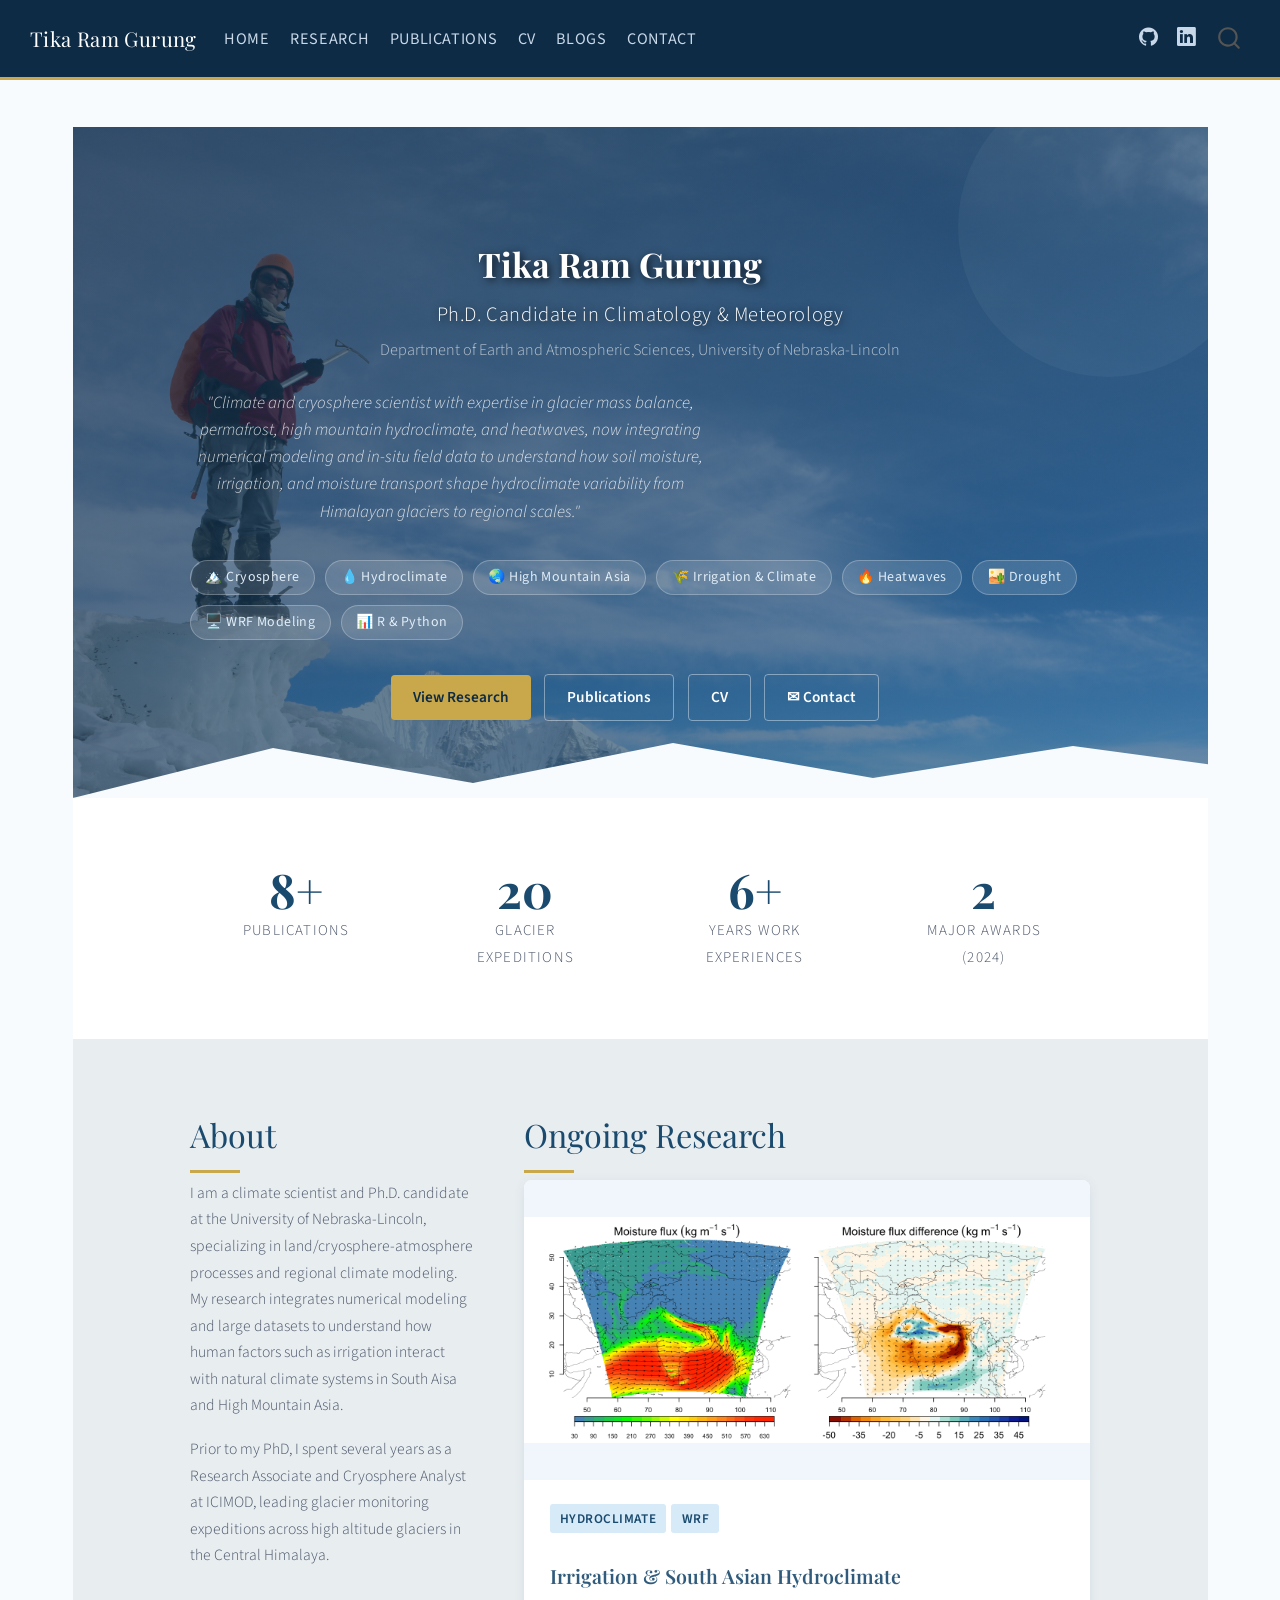
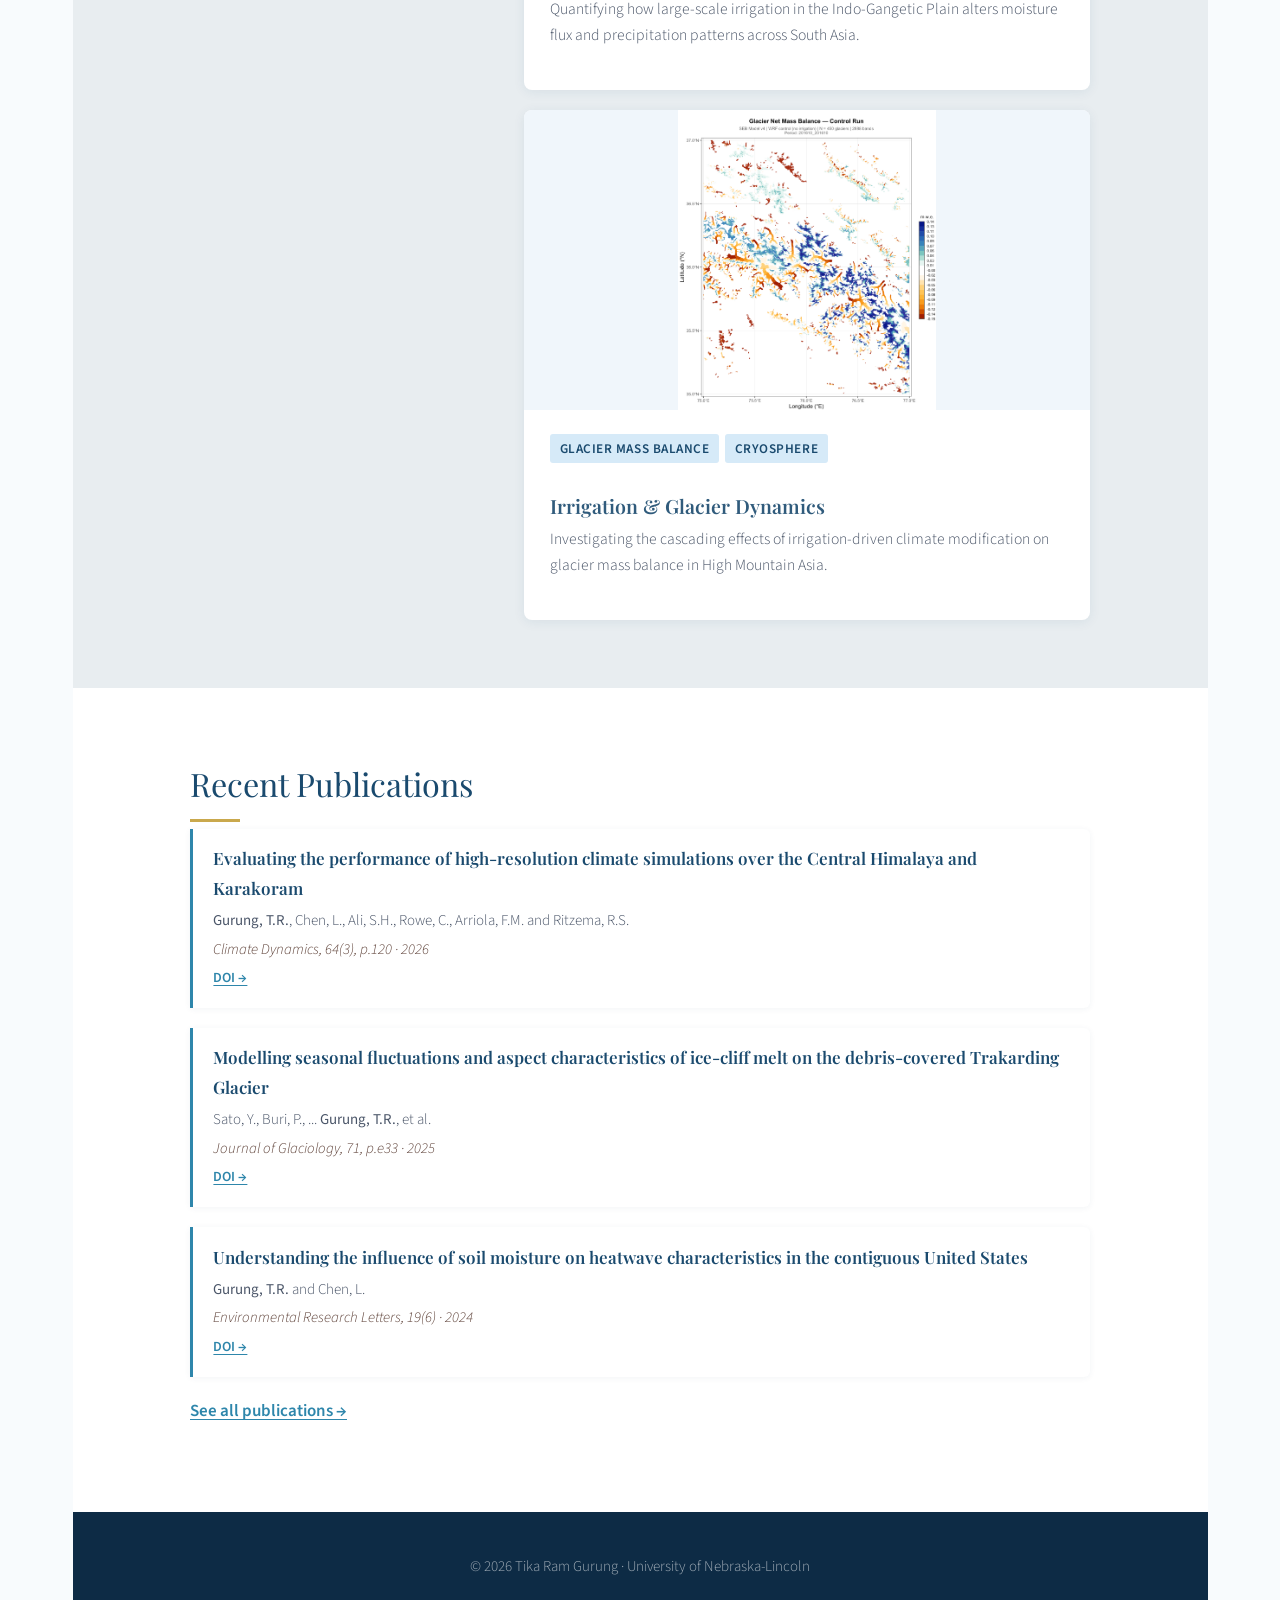
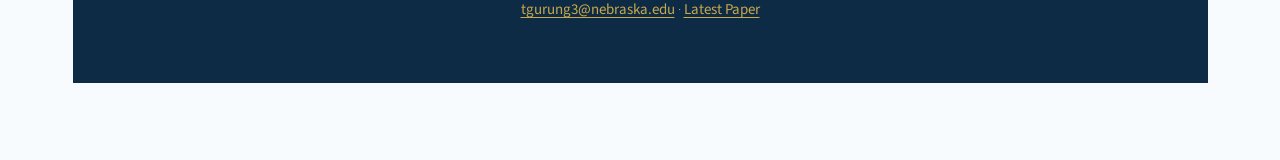
==== commit d87fb2f7: "section display changed" ====
--- a/docs/index.html
+++ b/docs/index.html
@@ -6,6 +6,7 @@
 
 <meta name="viewport" content="width=device-width, initial-scale=1.0, user-scalable=yes">
 
+<meta name="description" content="Tika Ram Gurung - Climate and cryosphere scientist at University of Nebraska-Lincoln researching glacier mass balance, hydroclimate, heatwaves, and irrigation impacts in High Mountain Asia.">
 
 <title>Tika Ram Gurung</title>
 <style>
@@ -71,6 +72,20 @@
 
 
 <link rel="stylesheet" href="styles.css">
+<meta property="og:title" content="– Tika Ram Gurung">
+<meta property="og:description" content="Tika Ram Gurung - Climate and cryosphere scientist at University of Nebraska-Lincoln researching glacier mass balance, hydroclimate, heatwaves, and irrigation impacts in High Mountain Asia.">
+<meta property="og:image" content="https://tikagurung.github.io/tika-r-gurung-github.io/figures/DWFI_Moisture_flux_monsoon_control_difference_2016_2018_colorbar.png">
+<meta property="og:site_name" content="Tika Ram Gurung">
+<meta property="og:image:alt" content="Moisture flux maps showing South Asian hydroclimate">
+<meta property="og:image:height" content="1200">
+<meta property="og:image:width" content="3000">
+<meta name="twitter:title" content="– Tika Ram Gurung">
+<meta name="twitter:description" content="Tika Ram Gurung - Climate and cryosphere scientist at University of Nebraska-Lincoln researching glacier mass balance, hydroclimate, heatwaves, and irrigation impacts in High Mountain Asia.">
+<meta name="twitter:image" content="https://tikagurung.github.io/tika-r-gurung-github.io/figures/DWFI_Moisture_flux_monsoon_control_difference_2016_2018_colorbar.png">
+<meta name="twitter:image:alt" content="Moisture flux maps showing South Asian hydroclimate">
+<meta name="twitter:image-height" content="1200">
+<meta name="twitter:image-width" content="3000">
+<meta name="twitter:card" content="summary_large_image">
 </head>
 
 <body class="nav-fixed quarto-light">
@@ -148,15 +163,15 @@
 <!-- <section class="hero-section"> -->
 <section class="hero-section" style="background-image: linear-gradient(135deg, rgba(13,43,69,0.7), rgba(26,74,110,0.6)), url('Tika.JPG'); background-size:cover; background-position:center;">
 
-<div style="max-width:900px; margin:0 auto; position:relative; z-index:0; text-align:center; width:100%; padding:0 4rem;">
+<div style="max-width:900px; margin:0 auto; position:relative; z-index:0; text-align:center; width:100%; padding:0 0rem;">
 
 <h2 class="hero-name anchored" style="color:white; font-size:2rem;
 text-shadow: 2px 2px 8px rgba(0,0,0,0.8); border-bottom:none;">Tika Ram Gurung</h2>
-    <p class="hero-title">Ph.D. Candidate in Climatology &amp; Meteorology</p>
+    <p class="hero-title" style="color:white; font-size:1.2rem;
+text-shadow: 1px 1px 8px rgba(0,0,0,0.8); border-bottom:none;">Ph.D. Candidate in Climatology &amp; Meteorology</p>
     <p class="hero-affil">Department of Earth and Atmospheric Sciences, University of Nebraska-Lincoln</p>
 
-<p class="hero-tagline" style="text-align:center;">
-  "Climate and cryosphere scientist with expertise in glacier mass balance, permafrost, high mountain hydroclimate, and heatwaves, now integrating numerical modeling and in-situ field data to understand how soil moisture, irrigation, and moisture transport shape hydroclimate variability from Himalayan glaciers to regional scales."
+    <p class="hero-tagline" style="text-align:center;">"Climate and cryosphere scientist with expertise in glacier mass balance, permafrost, high mountain hydroclimate, and heatwaves, now integrating numerical modeling and in-situ field data to understand how soil moisture, irrigation, and moisture transport shape hydroclimate variability from Himalayan glaciers to regional scales."
 </p>
     
     <div class="hero-badges">
@@ -351,7 +366,7 @@
     }
       var localhostRegex = new RegExp(/^(?:http|https):\/\/localhost\:?[0-9]*\//);
       var mailtoRegex = new RegExp(/^mailto:/);
-        var filterRegex = new RegExp('/' + window.location.host + '/');
+        var filterRegex = new RegExp("https:\/\/tikagurung\.github\.io\/tika-r-gurung-github\.io\/");
       var isInternal = (href) => {
           return filterRegex.test(href) || localhostRegex.test(href) || mailtoRegex.test(href);
       }
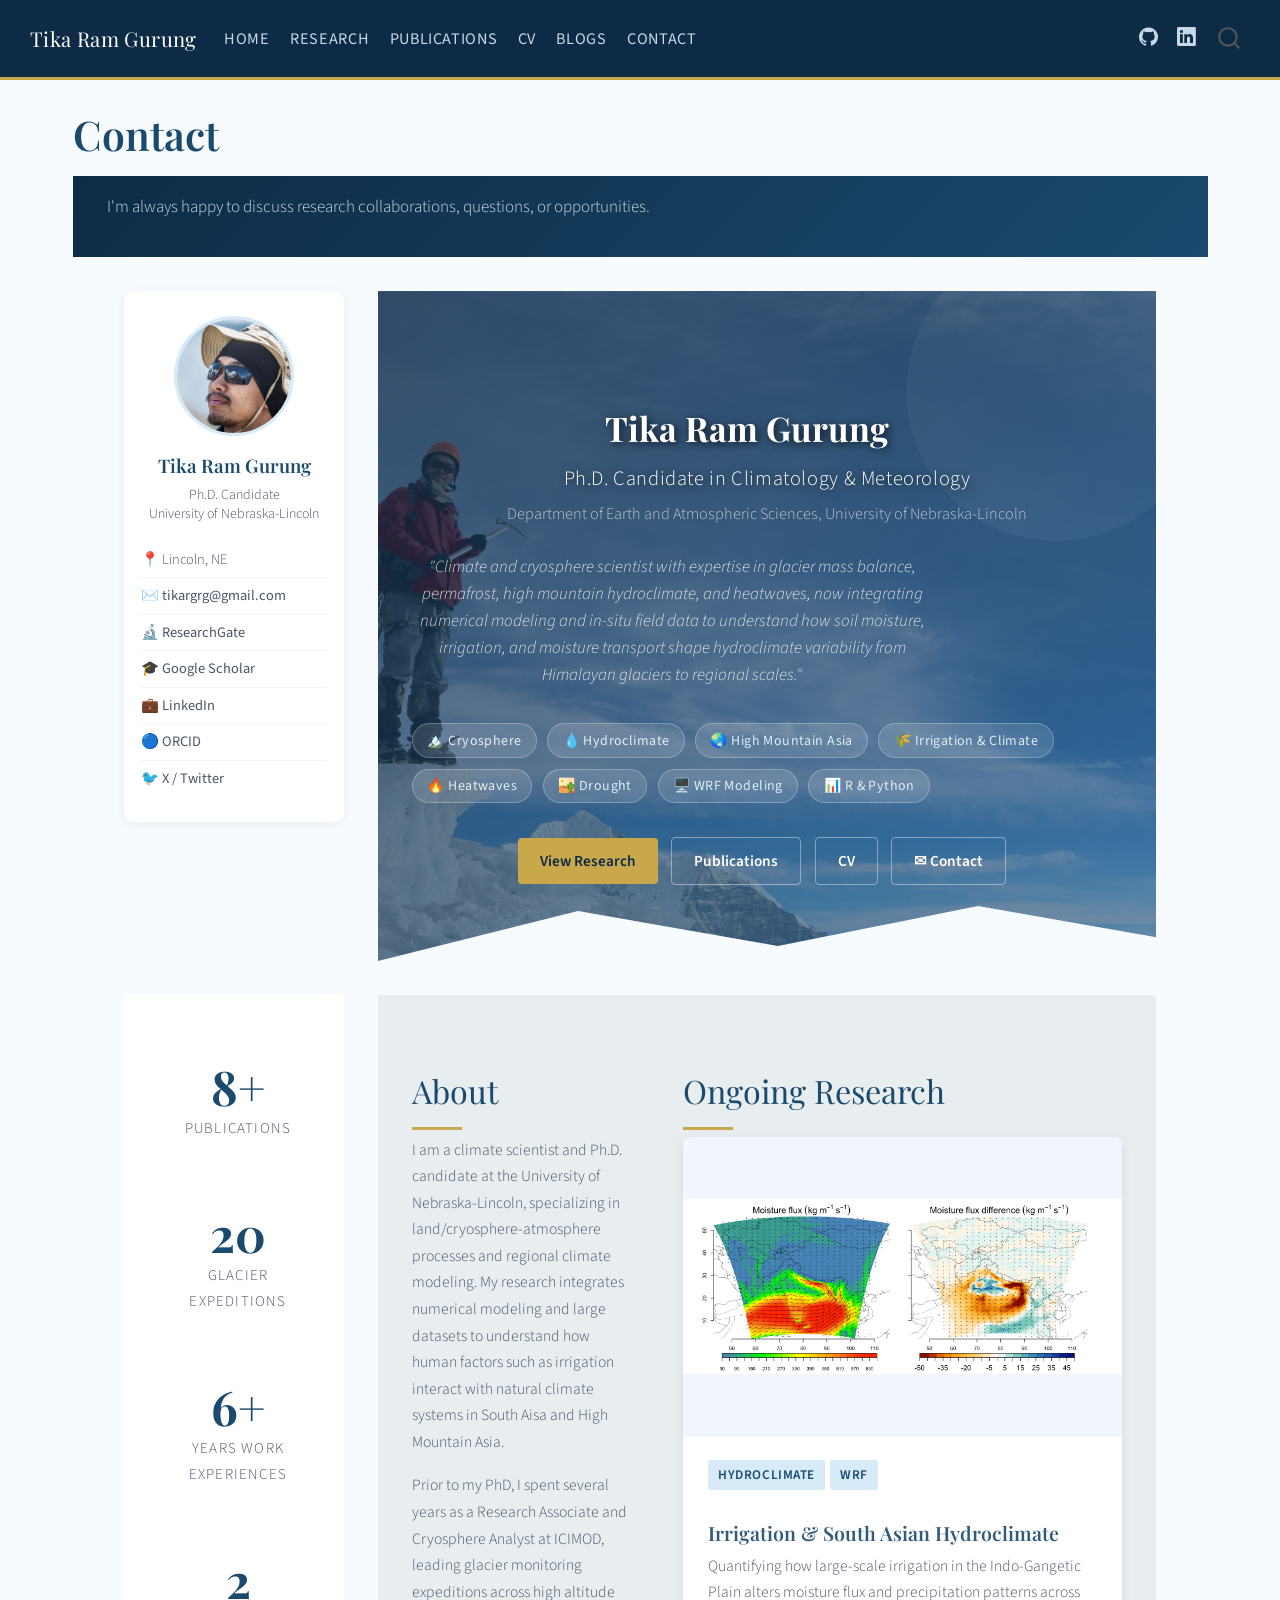
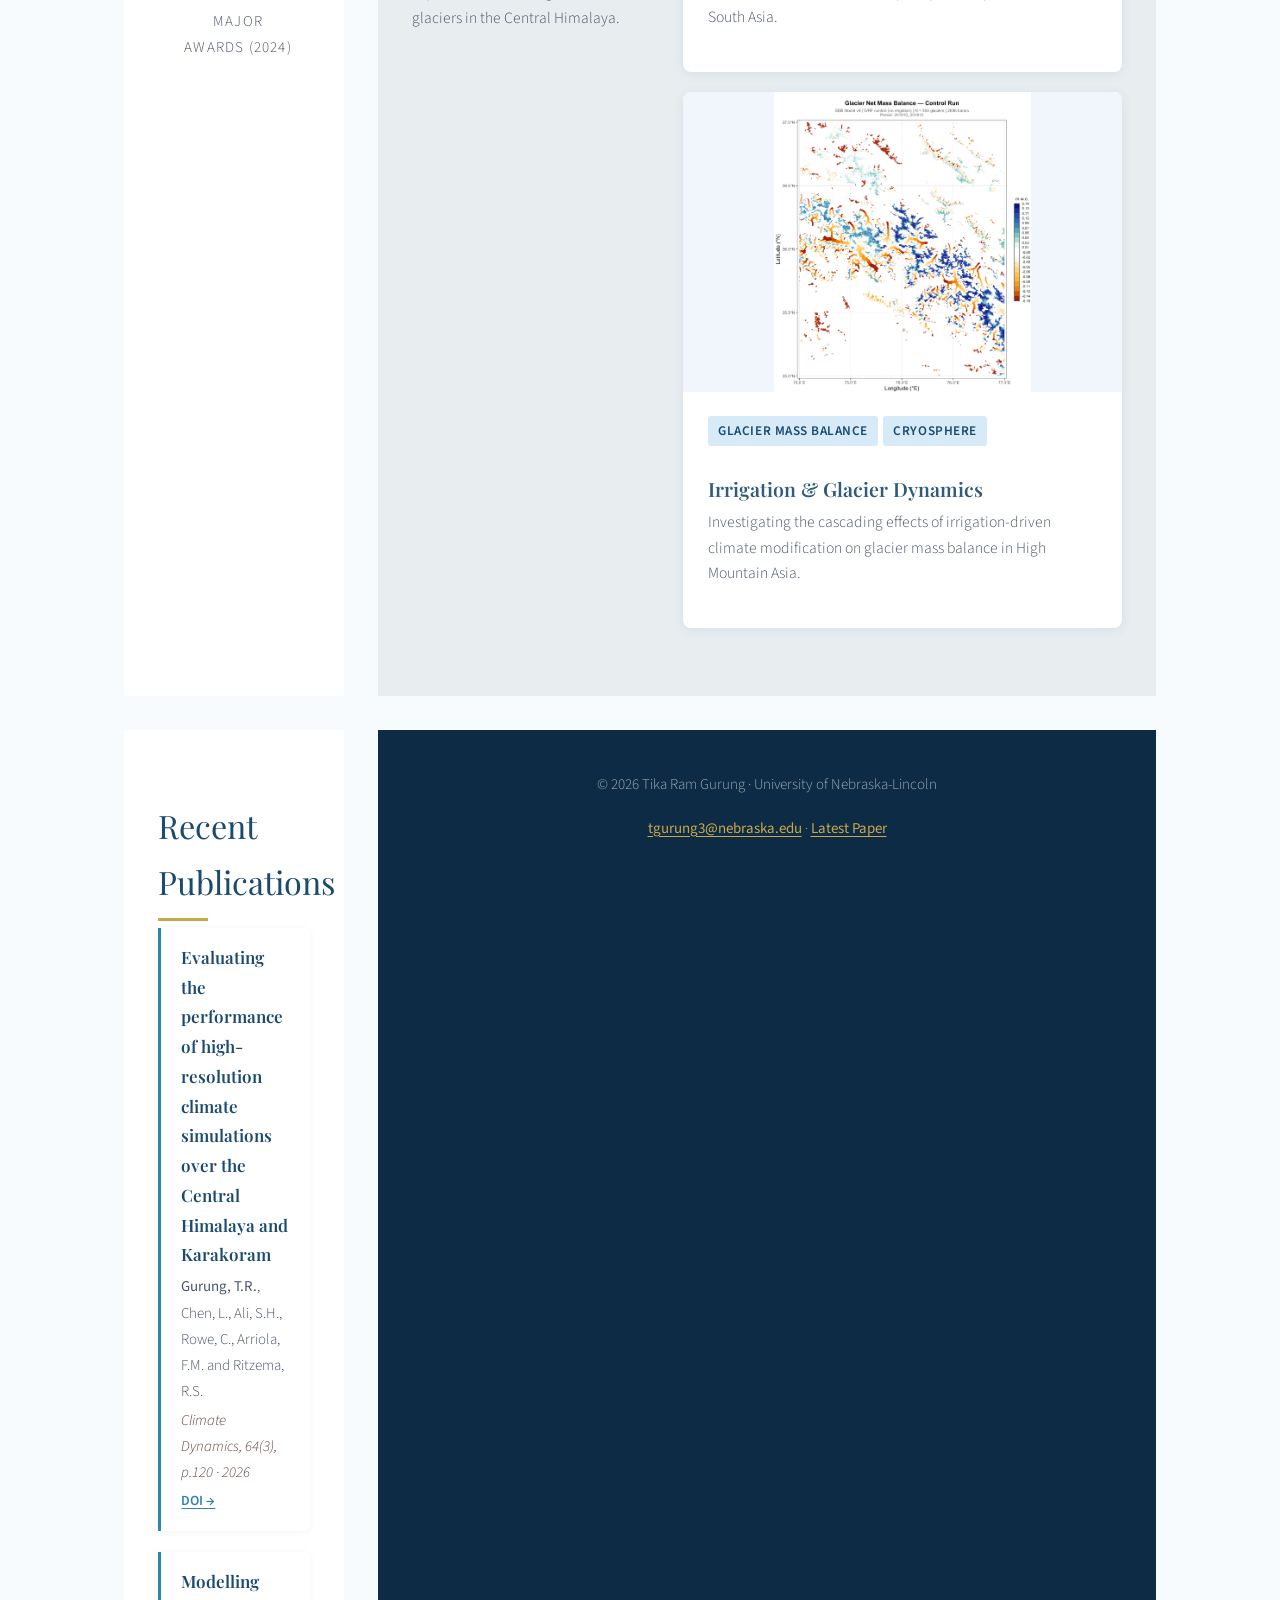
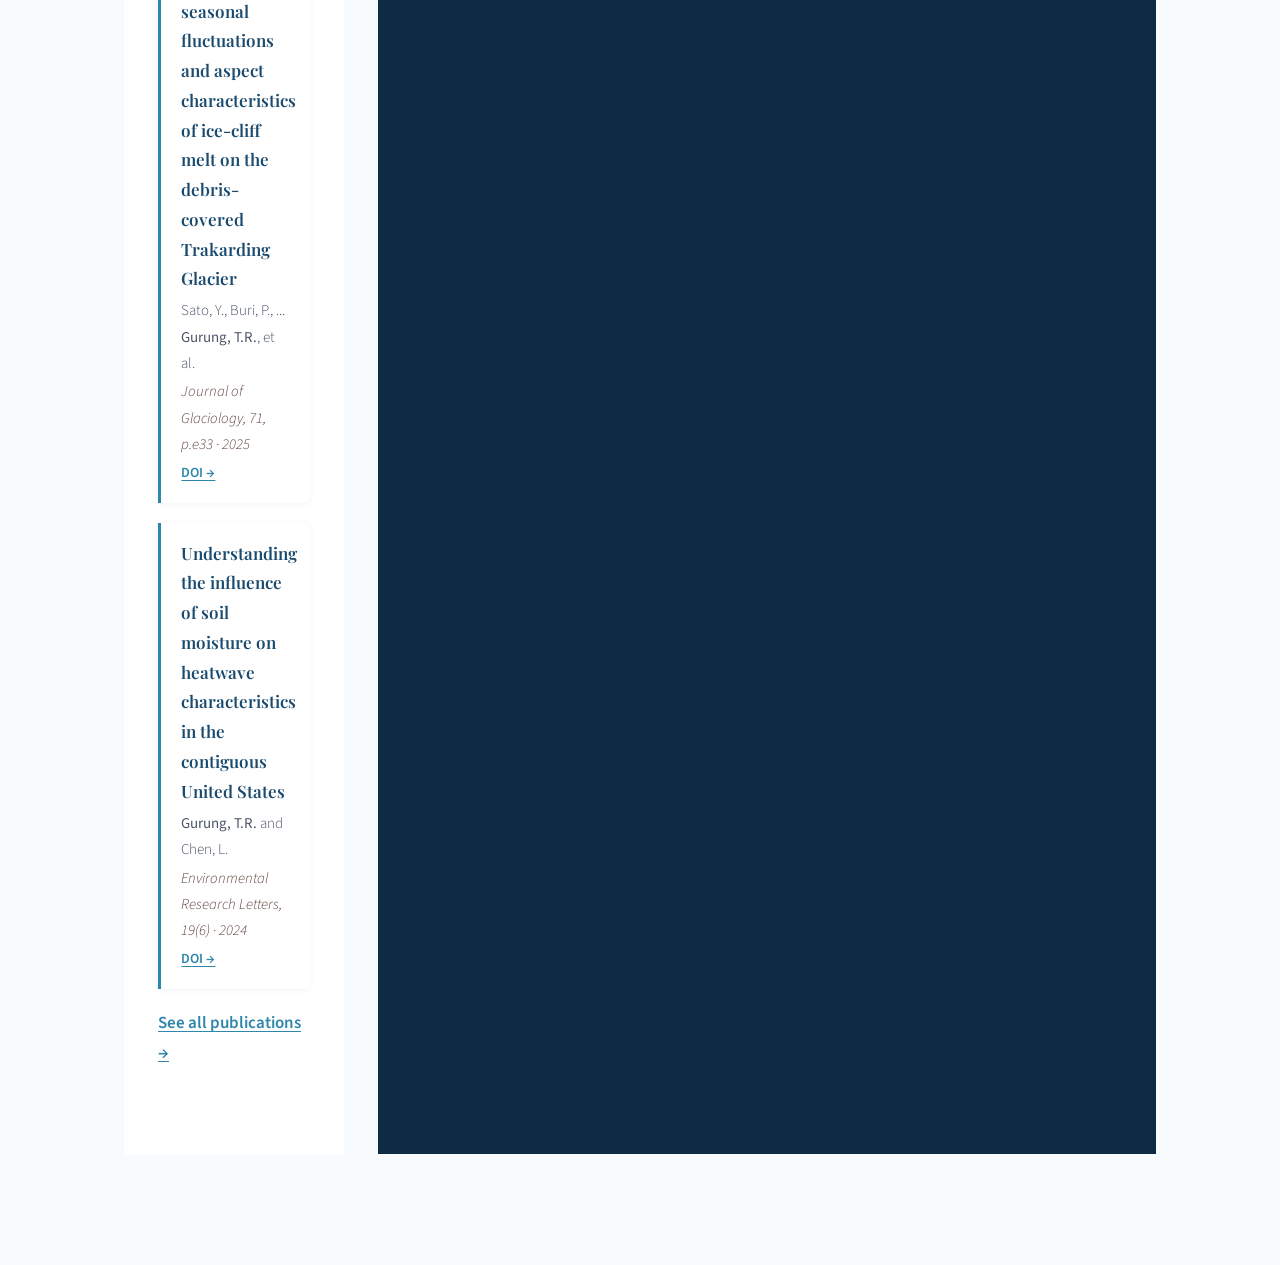
==== commit e5b27023: "sidebar added" ====
--- a/docs/index.html
+++ b/docs/index.html
@@ -74,17 +74,13 @@
 <link rel="stylesheet" href="styles.css">
 <meta property="og:title" content="– Tika Ram Gurung">
 <meta property="og:description" content="Tika Ram Gurung - Climate and cryosphere scientist at University of Nebraska-Lincoln researching glacier mass balance, hydroclimate, heatwaves, and irrigation impacts in High Mountain Asia.">
-<meta property="og:image" content="https://tikagurung.github.io/tika-r-gurung-github.io/figures/DWFI_Moisture_flux_monsoon_control_difference_2016_2018_colorbar.png">
+<meta property="og:image" content="https://tikagurung.github.io/tika-r-gurung-github.io/figures/Tika_Face.JPG">
 <meta property="og:site_name" content="Tika Ram Gurung">
-<meta property="og:image:alt" content="Moisture flux maps showing South Asian hydroclimate">
-<meta property="og:image:height" content="1200">
-<meta property="og:image:width" content="3000">
+<meta property="og:image:alt" content="Tika Ram Gurung">
 <meta name="twitter:title" content="– Tika Ram Gurung">
 <meta name="twitter:description" content="Tika Ram Gurung - Climate and cryosphere scientist at University of Nebraska-Lincoln researching glacier mass balance, hydroclimate, heatwaves, and irrigation impacts in High Mountain Asia.">
-<meta name="twitter:image" content="https://tikagurung.github.io/tika-r-gurung-github.io/figures/DWFI_Moisture_flux_monsoon_control_difference_2016_2018_colorbar.png">
-<meta name="twitter:image:alt" content="Moisture flux maps showing South Asian hydroclimate">
-<meta name="twitter:image-height" content="1200">
-<meta name="twitter:image-width" content="3000">
+<meta name="twitter:image" content="https://tikagurung.github.io/tika-r-gurung-github.io/figures/Tika_Face.JPG">
+<meta name="twitter:image:alt" content="Tika Ram Gurung">
 <meta name="twitter:card" content="summary_large_image">
 </head>
 
@@ -154,11 +150,41 @@
 <!-- margin-sidebar -->
     
 <!-- main -->
-<main class="content column-page" id="quarto-document-content"><header id="title-block-header" class="quarto-title-block"></header>
-
-
-
-
+<main class="content column-page" id="quarto-document-content"><header id="title-block-header" class="quarto-title-block"><h1 style="font-family:'Playfair Display',serif; font-size:2.4rem; margin-bottom:0.4rem;" class="title display-7">Contact</h1></header>
+
+
+
+
+<!-- HERO -->
+<div style="background: linear-gradient(135deg,#0d2b45,#1a4a6e); color:white; padding:1rem 2rem;">
+  <div style="max-width:1100px; margin:0 auto;">
+    
+    <p style="color:#c8d8e8;">I'm always happy to discuss research collaborations, questions, or opportunities.</p>
+  </div>
+</div>
+
+<!-- TWO COLUMN LAYOUT -->
+<div style="max-width:1100px; margin:0 auto; display:grid; grid-template-columns:220px 1fr; gap:2rem; padding:2rem;">
+
+  <!-- PROFILE SIDEBAR -->
+  <div>
+    <div class="profile-card">
+      <img src="figures/Tika_Face.JPG" alt="Tika Ram Gurung">
+      <div class="profile-name">Tika Ram Gurung</div>
+      <div class="profile-role">Ph.D. Candidate<br>University of Nebraska-Lincoln</div>
+      <ul class="profile-links">
+        <li>📍 Lincoln, NE</li>
+        <li>✉️ <a href="mailto:tikargrg@gmail.com">tikargrg@gmail.com</a></li>
+        <li>🔬 <a href="https://www.researchgate.net/profile/Tika-Ram-Gurung" target="_blank">ResearchGate</a></li>
+        <li>🎓 <a href="https://scholar.google.com/citations?user=TMxdLn0AAAAJ&amp;hl=en" target="_blank">Google Scholar</a></li>
+        <li>💼 <a href="https://www.linkedin.com/in/tika-ram-gurung-55a743a3/" target="_blank">LinkedIn</a></li>
+        <li>🔵 <a href="https://orcid.org/0000-0003-4287-6150" target="_blank">ORCID</a></li>
+        <li>🐦 <a href="https://x.com/TR_Gurung" target="_blank">X / Twitter</a></li>
+      </ul>
+    </div>
+  </div>
+
+  <!-- MAIN CONTENT -->
 <!-- HERO -->
 <!-- <section class="hero-section"> -->
 <section class="hero-section" style="background-image: linear-gradient(135deg, rgba(13,43,69,0.7), rgba(26,74,110,0.6)), url('Tika.JPG'); background-size:cover; background-position:center;">
@@ -293,7 +319,7 @@
 
 
 
-</main> <!-- /main -->
+</div></main> <!-- /main -->
 <script id="quarto-html-after-body" type="application/javascript">
   window.document.addEventListener("DOMContentLoaded", function (event) {
     const icon = "";
--- a/docs/styles.css
+++ b/docs/styles.css
@@ -394,3 +394,65 @@
 /* ── quarto overrides ── */
 #quarto-content { padding: 0; }
 main.content { padding: 0; max-width: 100%; }
+
+
+/* ── Profile Sidebar Card ── */
+.profile-card {
+  text-align: center;
+  padding: 1.5rem 1rem;
+  background: white;
+  border-radius: 10px;
+  box-shadow: 0 2px 12px rgba(26,74,110,0.08);
+  margin-bottom: 2rem;
+}
+
+.profile-card img {
+  width: 120px;
+  height: 120px;
+  border-radius: 50%;
+  object-fit: cover;
+  border: 3px solid var(--ice-light);
+  margin-bottom: 0.8rem;
+}
+
+.profile-card .profile-name {
+  font-family: 'Playfair Display', serif;
+  font-size: 1.1rem;
+  color: var(--glacier-blue);
+  font-weight: 600;
+  margin-bottom: 0.2rem;
+}
+
+.profile-card .profile-role {
+  font-size: 0.82rem;
+  color: var(--text-mid);
+  margin-bottom: 1rem;
+  line-height: 1.4;
+}
+
+.profile-card .profile-links {
+  list-style: none;
+  padding: 0;
+  margin: 0;
+  text-align: left;
+}
+
+.profile-card .profile-links li {
+  padding: 0.3rem 0;
+  font-size: 0.85rem;
+  color: var(--text-mid);
+  border-bottom: 1px solid #f0f4f8;
+}
+
+.profile-card .profile-links li:last-child {
+  border-bottom: none;
+}
+
+.profile-card .profile-links a {
+  color: var(--text-mid);
+  text-decoration: none;
+}
+
+.profile-card .profile-links a:hover {
+  color: var(--meltwater);
+}
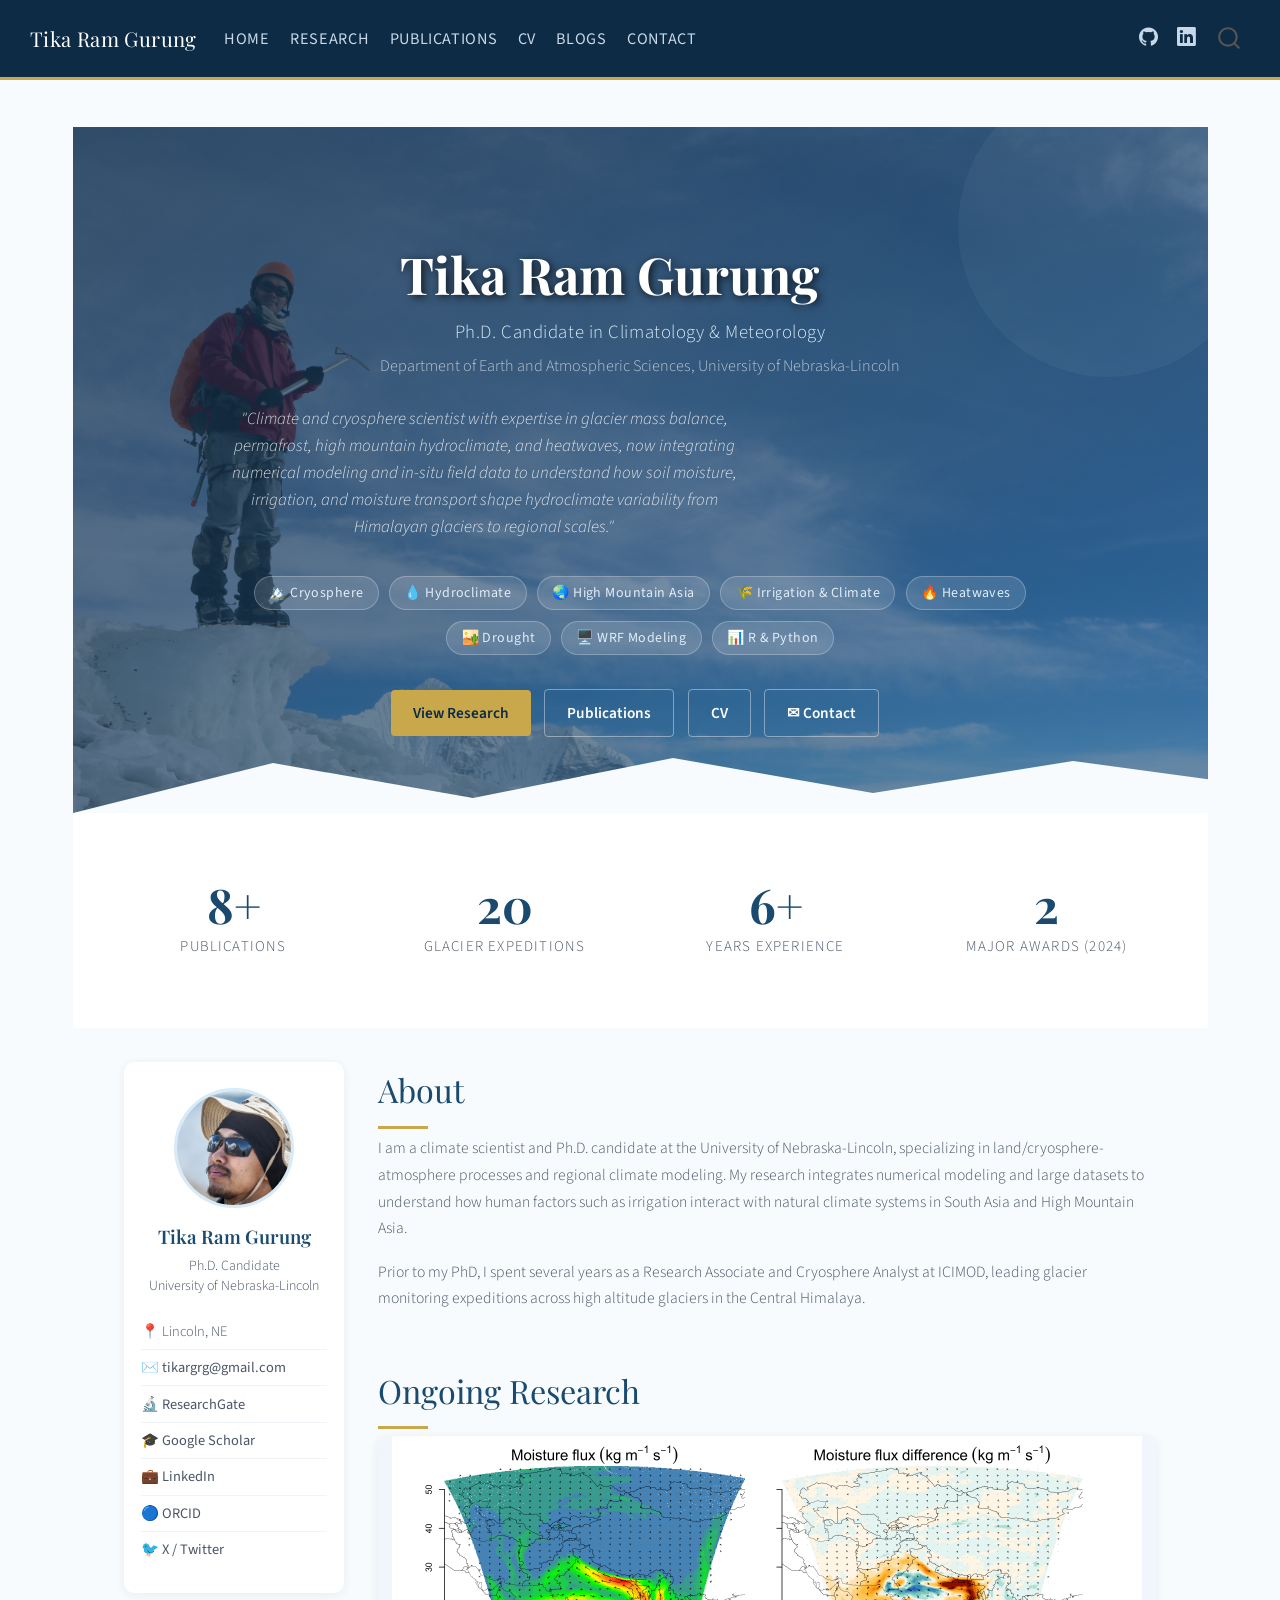
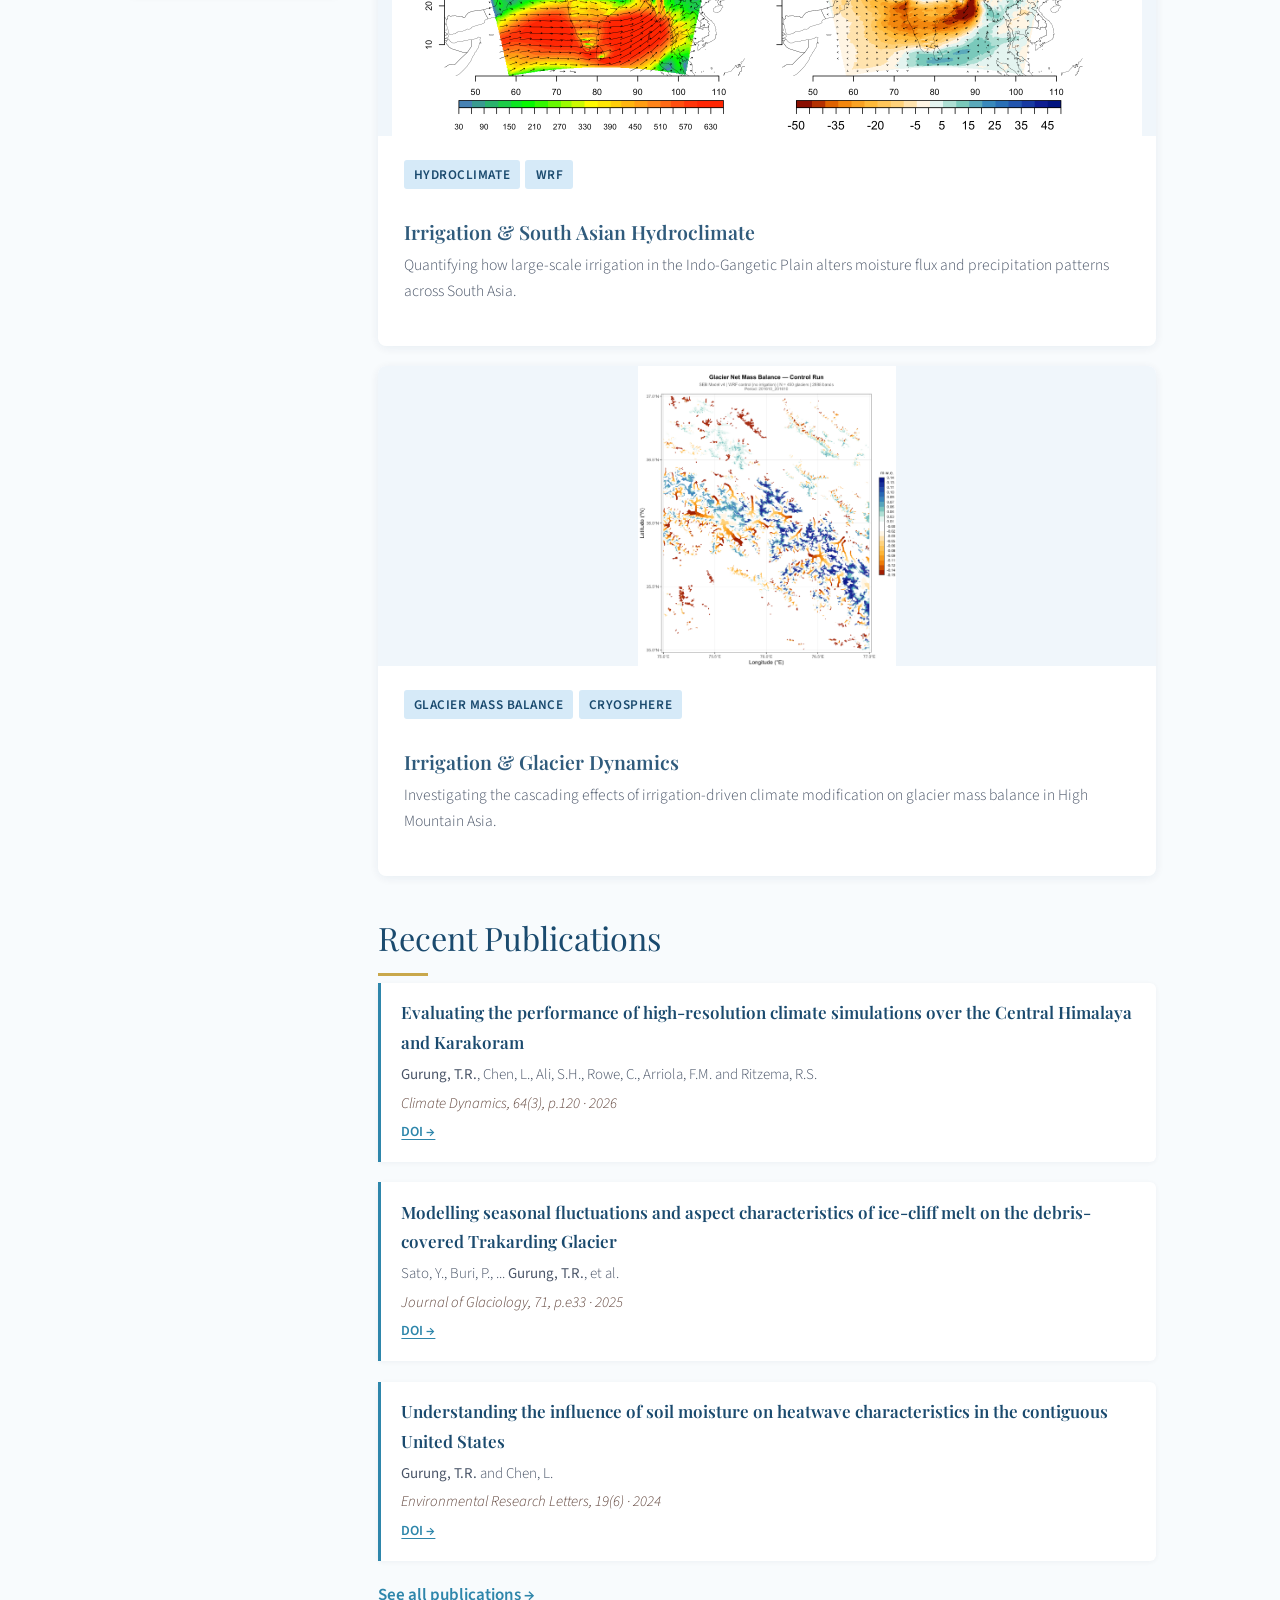
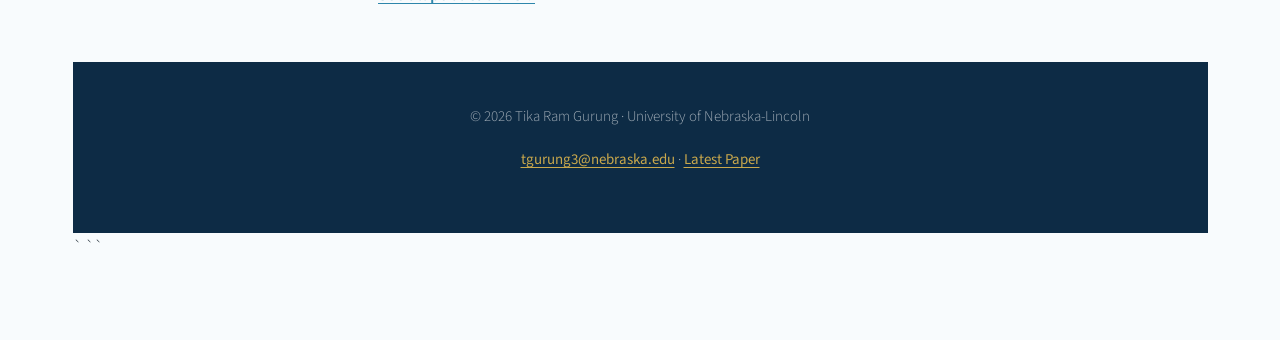
==== commit c5e469af: "finer sidebar added" ====
--- a/docs/index.html
+++ b/docs/index.html
@@ -150,20 +150,62 @@
 <!-- margin-sidebar -->
     
 <!-- main -->
-<main class="content column-page" id="quarto-document-content"><header id="title-block-header" class="quarto-title-block"><h1 style="font-family:'Playfair Display',serif; font-size:2.4rem; margin-bottom:0.4rem;" class="title display-7">Contact</h1></header>
-
-
-
-
-<!-- HERO -->
-<div style="background: linear-gradient(135deg,#0d2b45,#1a4a6e); color:white; padding:1rem 2rem;">
-  <div style="max-width:1100px; margin:0 auto;">
-    
-    <p style="color:#c8d8e8;">I'm always happy to discuss research collaborations, questions, or opportunities.</p>
+<main class="content column-page" id="quarto-document-content"><header id="title-block-header" class="quarto-title-block"></header>
+
+
+
+
+<!-- HERO FULL WIDTH -->
+<section class="hero-section" style="background-image: linear-gradient(135deg, rgba(13,43,69,0.7), rgba(26,74,110,0.6)), url('Tika.JPG'); background-size:cover; background-position:center;">
+<div style="max-width:900px; margin:0 auto; position:relative; z-index:0; text-align:center; width:100%; padding:0 2rem;">
+  <h2 class="hero-name anchored" style="color:white; font-size:3rem; text-shadow: 2px 2px 8px rgba(0,0,0,0.8); border-bottom:none;">Tika Ram Gurung</h2>
+  <p class="hero-title">Ph.D. Candidate in Climatology &amp; Meteorology</p>
+  <p class="hero-affil">Department of Earth and Atmospheric Sciences, University of Nebraska-Lincoln</p>
+  <p class="hero-tagline" style="text-align:center;">"Climate and cryosphere scientist with expertise in glacier mass balance, permafrost, high mountain hydroclimate, and heatwaves, now integrating numerical modeling and in-situ field data to understand how soil moisture, irrigation, and moisture transport shape hydroclimate variability from Himalayan glaciers to regional scales."</p>
+  <div class="hero-badges" style="justify-content:center;">
+    <span class="badge-pill">🏔️ Cryosphere</span>
+    <span class="badge-pill">💧 Hydroclimate</span>
+    <span class="badge-pill">🌏 High Mountain Asia</span>
+    <span class="badge-pill">🌾 Irrigation &amp; Climate</span>
+    <span class="badge-pill">🔥 Heatwaves</span>
+    <span class="badge-pill">🏜️ Drought</span>
+    <span class="badge-pill">🖥️ WRF Modeling</span>
+    <span class="badge-pill">📊 R &amp; Python</span>
+  </div>
+  <div class="hero-links" style="text-align:center;">
+    <a href="research.html">View Research</a>
+    <a href="publications.html" class="secondary">Publications</a>
+    <a href="cv.html" class="secondary">CV</a>
+    <a href="contact.html" class="secondary">✉ Contact</a>
   </div>
 </div>
-
-<!-- TWO COLUMN LAYOUT -->
+</section>
+
+<!-- STATS FULL WIDTH -->
+<section class="section" style="background:white; padding:2.5rem 2rem;">
+  <div style="max-width:1100px; margin:0 auto;">
+    <div style="display:grid; grid-template-columns:repeat(auto-fit,minmax(160px,1fr)); gap:1rem;">
+      <div class="stat-box">
+        <div class="stat-number">8+</div>
+        <div class="stat-label">Publications</div>
+      </div>
+      <div class="stat-box">
+        <div class="stat-number">20</div>
+        <div class="stat-label">Glacier Expeditions</div>
+      </div>
+      <div class="stat-box">
+        <div class="stat-number">6+</div>
+        <div class="stat-label">Years Experience</div>
+      </div>
+      <div class="stat-box">
+        <div class="stat-number">2</div>
+        <div class="stat-label">Major Awards (2024)</div>
+      </div>
+    </div>
+  </div>
+</section>
+
+<!-- TWO COLUMN LAYOUT FOR REST OF PAGE -->
 <div style="max-width:1100px; margin:0 auto; display:grid; grid-template-columns:220px 1fr; gap:2rem; padding:2rem;">
 
   <!-- PROFILE SIDEBAR -->
@@ -185,106 +227,42 @@
   </div>
 
   <!-- MAIN CONTENT -->
-<!-- HERO -->
-<!-- <section class="hero-section"> -->
-<section class="hero-section" style="background-image: linear-gradient(135deg, rgba(13,43,69,0.7), rgba(26,74,110,0.6)), url('Tika.JPG'); background-size:cover; background-position:center;">
-
-<div style="max-width:900px; margin:0 auto; position:relative; z-index:0; text-align:center; width:100%; padding:0 0rem;">
-
-<h2 class="hero-name anchored" style="color:white; font-size:2rem;
-text-shadow: 2px 2px 8px rgba(0,0,0,0.8); border-bottom:none;">Tika Ram Gurung</h2>
-    <p class="hero-title" style="color:white; font-size:1.2rem;
-text-shadow: 1px 1px 8px rgba(0,0,0,0.8); border-bottom:none;">Ph.D. Candidate in Climatology &amp; Meteorology</p>
-    <p class="hero-affil">Department of Earth and Atmospheric Sciences, University of Nebraska-Lincoln</p>
-
-    <p class="hero-tagline" style="text-align:center;">"Climate and cryosphere scientist with expertise in glacier mass balance, permafrost, high mountain hydroclimate, and heatwaves, now integrating numerical modeling and in-situ field data to understand how soil moisture, irrigation, and moisture transport shape hydroclimate variability from Himalayan glaciers to regional scales."
-</p>
-    
-    <div class="hero-badges">
-      <span class="badge-pill">🏔️ Cryosphere</span>
-      <span class="badge-pill">💧 Hydroclimate</span>
-      <span class="badge-pill">🌏 High Mountain Asia</span>
-      <span class="badge-pill">🌾 Irrigation &amp; Climate</span>
-      <span class="badge-pill">🔥 Heatwaves</span>
-      <span class="badge-pill">🏜️ Drought</span>
-      <span class="badge-pill">🖥️ WRF Modeling</span>
-      <span class="badge-pill">📊 R &amp; Python</span>
-    </div>
-    <div class="hero-links">
-      <a href="research.html">View Research</a>
-      <a href="publications.html" class="secondary">Publications</a>
-      <a href="cv.html" class="secondary">CV</a>
-      <a href="contact.html" class="secondary">✉ Contact</a>
-    </div>
-  </div>
-</section>
-
-<!-- STATS -->
-<section class="section" style="background:white; padding:2.5rem 2rem;">
-  <div style="max-width:900px; margin:0 auto;">
-    <div style="display:grid; grid-template-columns:repeat(auto-fit,minmax(160px,1fr)); gap:1rem;">
-      <div class="stat-box">
-        <div class="stat-number">8+</div>
-        <div class="stat-label">Publications</div>
+  <div>
+
+    <!-- About -->
+    <div class="section-title">About</div>
+    <br>
+    <p style="font-size:0.92rem; color:#4a5568; line-height:1.7;">
+      I am a climate scientist and Ph.D. candidate at the University of Nebraska-Lincoln, specializing in land/cryosphere-atmosphere processes and regional climate modeling. My research integrates numerical modeling and large datasets to understand how human factors such as irrigation interact with natural climate systems in South Asia and High Mountain Asia.
+    </p>
+    <p style="font-size:0.92rem; color:#4a5568; line-height:1.7; margin-top:0.8rem;">
+      Prior to my PhD, I spent several years as a Research Associate and Cryosphere Analyst at ICIMOD, leading glacier monitoring expeditions across high altitude glaciers in the Central Himalaya.
+    </p>
+
+    <!-- Ongoing Research -->
+    <div class="section-title" style="margin-top:2rem;">Ongoing Research</div>
+    <br>
+    <div style="display:grid; grid-template-columns:1fr; gap:1.2rem;">
+      <div class="project-card">
+        <img src="figures/DWFI_Moisture_flux_monsoon_control_difference_2016_2018_colorbar.png" alt="Moisture flux" style="height:300px; object-fit:contain; background:#f0f6fb; width:100%;">
+        <div class="project-card-body">
+          <span class="tag">Hydroclimate</span><span class="tag">WRF</span>
+          <h3 class="anchored">Irrigation &amp; South Asian Hydroclimate</h3>
+          <p>Quantifying how large-scale irrigation in the Indo-Gangetic Plain alters moisture flux and precipitation patterns across South Asia.</p>
+        </div>
       </div>
-      <div class="stat-box">
-        <div class="stat-number">20</div>
-        <div class="stat-label">Glacier Expeditions</div>
-      </div>
-      <div class="stat-box">
-        <div class="stat-number">6+</div>
-        <div class="stat-label">Years Work Experiences</div>
-      </div>
-      <div class="stat-box">
-        <div class="stat-number">2</div>
-        <div class="stat-label">Major Awards (2024)</div>
-      </div>
-    </div>
-  </div>
-</section>
-
-<!-- ABOUT -->
-<section class="section section-alt">
-  <div style="max-width:900px; margin:0 auto; display:grid; grid-template-columns:1fr 2fr; gap:3rem; align-items:start;">
-    <div>
-      <div class="section-title">About</div>
-      <br>
-      <p style="font-size:0.92rem; color:#4a5568; line-height:1.7;">
-        I am a climate scientist and Ph.D. candidate at the University of Nebraska-Lincoln, specializing in land/cryosphere-atmosphere processes and regional climate modeling. My research integrates numerical modeling and large datasets to understand how human factors such as irrigation interact with natural climate systems in South Aisa and High Mountain Asia.
-      </p>
-      <p style="font-size:0.92rem; color:#4a5568; line-height:1.7; margin-top:0.8rem;">
-        Prior to my PhD, I spent several years as a Research Associate and Cryosphere Analyst at ICIMOD, leading glacier monitoring expeditions across high altitude glaciers in the Central Himalaya.
-      </p>
-    </div>
-    <div>
-      <div class="section-title">Ongoing Research</div>
-      <br>
-  <div style="display:grid; grid-template-columns:1fr; gap:1.2rem;">
-        <div class="project-card">
-          <img src="figures/DWFI_Moisture_flux_monsoon_control_difference_2016_2018_colorbar.png" alt="Moisture flux maps showing South Asian hydroclimate" style="height:300px; object-fit:contain; background:#f0f6fb;">
-          <div class="project-card-body">
-            <span class="tag">Hydroclimate</span><span class="tag">WRF</span>
-            <h3 class="anchored">Irrigation &amp; South Asian Hydroclimate</h3>
-            <p>Quantifying how large-scale irrigation in the Indo-Gangetic Plain alters moisture flux and precipitation patterns across South Asia.</p>
-          </div>
-        </div>
-        <div class="project-card">
-          <img src="figures/K2_plot1_MB_control_201610_201610.png" alt="Glacier mass balance map, Karakoram region" style="height:300px; object-fit:contain; background:#f0f6fb;">
-          <div class="project-card-body">
-            <span class="tag">Glacier mass balance</span><span class="tag">Cryosphere</span>
-            <h3 class="anchored">Irrigation &amp; Glacier Dynamics</h3>
-            <p>Investigating the cascading effects of irrigation-driven climate modification on glacier mass balance in High Mountain Asia.</p>
-          </div>
+      <div class="project-card">
+        <img src="figures/K2_plot1_MB_control_201610_201610.png" alt="Glacier mass balance" style="height:300px; object-fit:contain; background:#f0f6fb; width:100%;">
+        <div class="project-card-body">
+          <span class="tag">Glacier mass balance</span><span class="tag">Cryosphere</span>
+          <h3 class="anchored">Irrigation &amp; Glacier Dynamics</h3>
+          <p>Investigating the cascading effects of irrigation-driven climate modification on glacier mass balance in High Mountain Asia.</p>
         </div>
       </div>
     </div>
-  </div>
-</section>
-
-<!-- RECENT PUBS TEASER -->
-<section class="section" style="background:white;">
-  <div style="max-width:900px; margin:0 auto;">
-    <div class="section-title">Recent Publications</div>
+
+    <!-- Recent Publications -->
+    <div class="section-title" style="margin-top:2rem;">Recent Publications</div>
     <br>
     <div class="pub-item">
       <div class="pub-title">Evaluating the performance of high-resolution climate simulations over the Central Himalaya and Karakoram</div>
@@ -304,9 +282,12 @@
       <div class="pub-journal">Environmental Research Letters, 19(6) · 2024</div>
       <a href="https://doi.org/10.1088/1748-9326/ad4dbb" target="_blank">DOI →</a>
     </div>
-    <p style="margin-top:1rem;"><a href="publications.html" style="color:#2e86ab; font-weight:600;">See all publications →</a></p>
+    <p style="margin-top:1rem;">
+      <a href="publications.html" style="color:#2e86ab; font-weight:600;">See all publications →</a>
+    </p>
+
   </div>
-</section>
+</div>
 
 <!-- FOOTER -->
 <footer class="site-footer">
@@ -316,10 +297,11 @@
     <a href="https://doi.org/10.1007/s00382-025-08030-x">Latest Paper</a>
   </p>
 </footer>
-
-
-
-</div></main> <!-- /main -->
+` ``
+
+
+
+</main> <!-- /main -->
 <script id="quarto-html-after-body" type="application/javascript">
   window.document.addEventListener("DOMContentLoaded", function (event) {
     const icon = "";
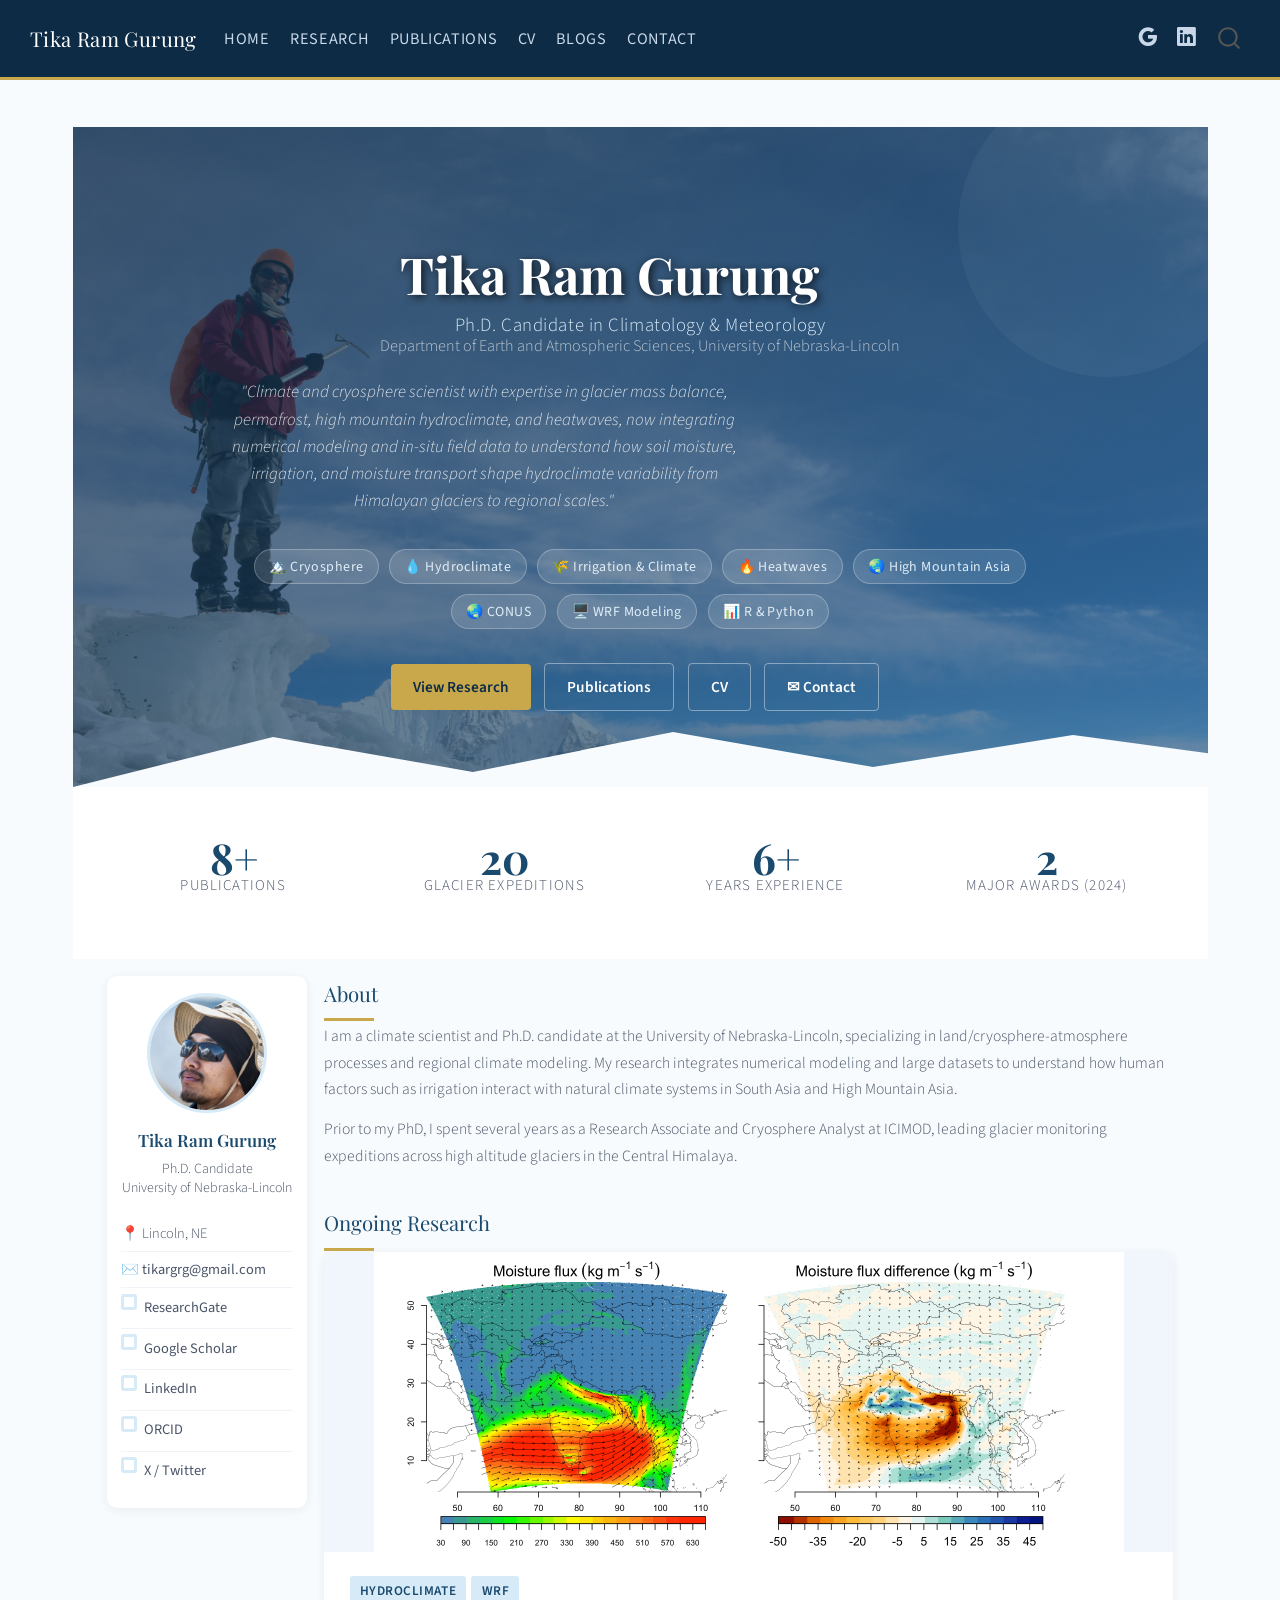
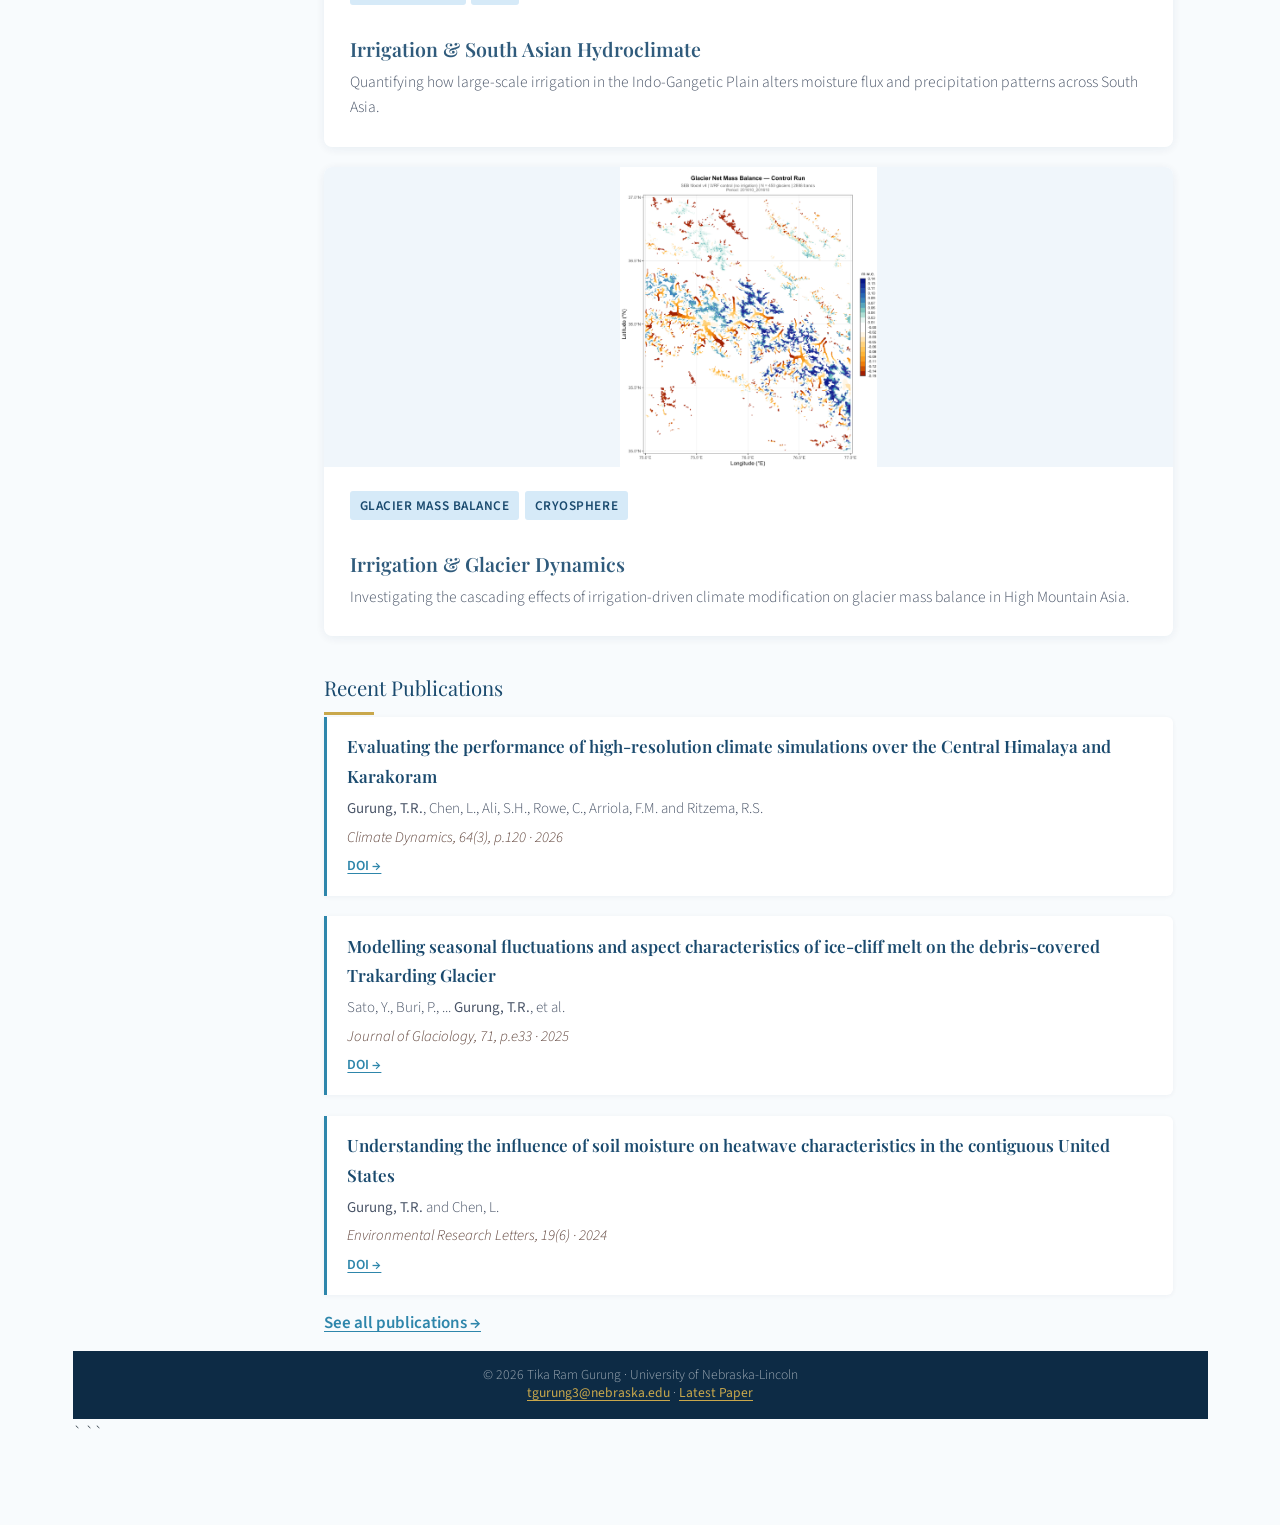
==== commit 2ca0575d: "Font style changed" ====
--- a/docs/index.html
+++ b/docs/index.html
@@ -128,7 +128,7 @@
 </ul>
             <ul class="navbar-nav navbar-nav-scroll ms-auto">
   <li class="nav-item compact">
-    <a class="nav-link" href="https://github.com/TikaGurung"> <i class="bi bi-github" role="img">
+    <a class="nav-link" href="https://scholar.google.com/citations?user=TMxdLn0AAAAJ&amp;hl=en"> <i class="bi bi-google scholar" role="img">
 </i> 
 <span class="menu-text"></span></a>
   </li>  
@@ -165,10 +165,12 @@
   <div class="hero-badges" style="justify-content:center;">
     <span class="badge-pill">🏔️ Cryosphere</span>
     <span class="badge-pill">💧 Hydroclimate</span>
-    <span class="badge-pill">🌏 High Mountain Asia</span>
     <span class="badge-pill">🌾 Irrigation &amp; Climate</span>
     <span class="badge-pill">🔥 Heatwaves</span>
-    <span class="badge-pill">🏜️ Drought</span>
+    <span class="badge-pill">🌏 High Mountain Asia</span>
+
+    <span class="badge-pill">🌏 CONUS</span>
+    
     <span class="badge-pill">🖥️ WRF Modeling</span>
     <span class="badge-pill">📊 R &amp; Python</span>
   </div>
@@ -206,23 +208,27 @@
 </section>
 
 <!-- TWO COLUMN LAYOUT FOR REST OF PAGE -->
-<div style="max-width:1100px; margin:0 auto; display:grid; grid-template-columns:220px 1fr; gap:2rem; padding:2rem;">
-
-  <!-- PROFILE SIDEBAR -->
+<div style="max-width:1100px; margin:0 auto; display:grid; grid-template-columns:200px 1fr; gap:1rem; padding:1rem;">
+
+    <!-- PROFILE SIDEBAR -->
   <div>
     <div class="profile-card">
       <img src="figures/Tika_Face.JPG" alt="Tika Ram Gurung">
       <div class="profile-name">Tika Ram Gurung</div>
-      <div class="profile-role">Ph.D. Candidate<br>University of Nebraska-Lincoln</div>
-      <ul class="profile-links">
-        <li>📍 Lincoln, NE</li>
-        <li>✉️ <a href="mailto:tikargrg@gmail.com">tikargrg@gmail.com</a></li>
-        <li>🔬 <a href="https://www.researchgate.net/profile/Tika-Ram-Gurung" target="_blank">ResearchGate</a></li>
-        <li>🎓 <a href="https://scholar.google.com/citations?user=TMxdLn0AAAAJ&amp;hl=en" target="_blank">Google Scholar</a></li>
-        <li>💼 <a href="https://www.linkedin.com/in/tika-ram-gurung-55a743a3/" target="_blank">LinkedIn</a></li>
-        <li>🔵 <a href="https://orcid.org/0000-0003-4287-6150" target="_blank">ORCID</a></li>
-        <li>🐦 <a href="https://x.com/TR_Gurung" target="_blank">X / Twitter</a></li>
-      </ul>
+    <div class="profile-role">Ph.D. Candidate<br>University of Nebraska-Lincoln</div>
+     
+
+<ul class="profile-links">
+  <li>📍 Lincoln, NE</li>
+  <li>✉️ <a href="mailto:tikargrg@gmail.com">tikargrg@gmail.com</a></li>
+  <li><a href="https://www.researchgate.net/profile/Tika-Ram-Gurung" target="_blank"><img src="https://upload.wikimedia.org/wikipedia/commons/5/5e/ResearchGate_icon_SVG.svg" width="16" height="16" style="vertical-align:middle; margin-right:4px;"> ResearchGate</a></li>
+  <li><a href="https://scholar.google.com/citations?user=TMxdLn0AAAAJ&amp;hl=en" target="_blank"><img src="https://upload.wikimedia.org/wikipedia/commons/c/c7/Google_Scholar_logo.svg" width="16" height="16" style="vertical-align:middle; margin-right:4px;"> Google Scholar</a></li>
+  <li><a href="https://www.linkedin.com/in/tika-ram-gurung-55a743a3/" target="_blank"><img src="https://upload.wikimedia.org/wikipedia/commons/c/ca/LinkedIn_logo_initials.png" width="16" height="16" style="vertical-align:middle; margin-right:4px;"> LinkedIn</a></li>
+  <li><a href="https://orcid.org/0000-0003-4287-6150" target="_blank"><img src="https://upload.wikimedia.org/wikipedia/commons/0/06/ORCID_iD.svg" width="16" height="16" style="vertical-align:middle; margin-right:4px;"> ORCID</a></li>
+  <li><a href="https://x.com/TR_Gurung" target="_blank"><img src="https://upload.wikimedia.org/wikipedia/commons/5/53/X_logo_2023_original.svg" width="16" height="16" style="vertical-align:middle; margin-right:4px;"> X / Twitter</a></li>
+</ul>
+
+
     </div>
   </div>
 
@@ -241,7 +247,6 @@
 
     <!-- Ongoing Research -->
     <div class="section-title" style="margin-top:2rem;">Ongoing Research</div>
-    <br>
     <div style="display:grid; grid-template-columns:1fr; gap:1.2rem;">
       <div class="project-card">
         <img src="figures/DWFI_Moisture_flux_monsoon_control_difference_2016_2018_colorbar.png" alt="Moisture flux" style="height:300px; object-fit:contain; background:#f0f6fb; width:100%;">
@@ -263,7 +268,7 @@
 
     <!-- Recent Publications -->
     <div class="section-title" style="margin-top:2rem;">Recent Publications</div>
-    <br>
+
     <div class="pub-item">
       <div class="pub-title">Evaluating the performance of high-resolution climate simulations over the Central Himalaya and Karakoram</div>
       <div class="pub-authors"><strong>Gurung, T.R.</strong>, Chen, L., Ali, S.H., Rowe, C., Arriola, F.M. and Ritzema, R.S.</div>
--- a/docs/styles.css
+++ b/docs/styles.css
@@ -186,9 +186,9 @@
 
 .section-title {
   font-family: 'Playfair Display', serif;
-  font-size: 1.9rem;
-  color: var(--glacier-blue);
-  margin-bottom: 0.4rem;
+  font-size: 1.2rem;
+  color: var(--glacier-blue);
+  margin-bottom: 0.1rem;
   position: relative;
   display: inline-block;
 }
@@ -296,15 +296,15 @@
 /* ── Stats Row ── */
 .stat-box {
   text-align: center;
-  padding: 1.5rem;
+  padding: 1rem;
 }
 
 .stat-number {
   font-family: 'Playfair Display', serif;
-  font-size: 2.8rem;
+  font-size: 2.5rem;
   font-weight: 700;
   color: var(--glacier-blue);
-  line-height: 1;
+  line-height: 0.5;
 }
 
 .stat-label {
@@ -318,7 +318,7 @@
 /* ── Timeline ── */
 .timeline-item {
   border-left: 2px solid var(--ice-light);
-  padding: 0 0 1.5rem 1.5rem;
+  padding: 0 0 0.5rem 1rem;
   position: relative;
   margin-left: 0.5rem;
 }
@@ -345,14 +345,15 @@
 
 .timeline-title {
   font-family: 'Playfair Display', serif;
-  font-size: 1rem;
+  font-size: 0.8rem;
   color: var(--glacier-blue);
   margin-bottom: 0.1rem;
 }
 
 .timeline-sub {
-  font-size: 0.88rem;
-  color: var(--text-mid);
+  font-size: 0.7rem;
+  color: var(--text-mid);
+  line-height: 1;
 }
 
 /* ── Award Banner ── */
@@ -360,7 +361,7 @@
   display: flex;
   align-items: flex-start;
   gap: 1rem;
-  padding: 1rem 1.2rem;
+  padding: 1rem 1rem;
   background: white;
   border-radius: 6px;
   margin-bottom: 0.8rem;
@@ -368,7 +369,7 @@
 }
 
 .award-icon {
-  font-size: 1.4rem;
+  font-size: 1rem;
   flex-shrink: 0;
 }
 
@@ -377,8 +378,8 @@
   background: var(--nav-bg);
   color: rgba(255,255,255,0.6);
   text-align: center;
-  padding: 2.5rem 1rem;
-  font-size: 0.88rem;
+  padding: 1rem 1rem;
+  font-size: 0.8rem;
 }
 
 .site-footer a {
@@ -399,11 +400,11 @@
 /* ── Profile Sidebar Card ── */
 .profile-card {
   text-align: center;
-  padding: 1.5rem 1rem;
+  padding: 1rem 0.8rem;
   background: white;
   border-radius: 10px;
   box-shadow: 0 2px 12px rgba(26,74,110,0.08);
-  margin-bottom: 2rem;
+  margin-bottom: 1rem;
 }
 
 .profile-card img {
@@ -417,7 +418,7 @@
 
 .profile-card .profile-name {
   font-family: 'Playfair Display', serif;
-  font-size: 1.1rem;
+  font-size: 1rem;
   color: var(--glacier-blue);
   font-weight: 600;
   margin-bottom: 0.2rem;
@@ -456,3 +457,81 @@
 .profile-card .profile-links a:hover {
   color: var(--meltwater);
 }
+
+
+.profile-links img {
+  width: 16px;
+  height: 16px;
+  align-items: center;
+  vertical-align: middle;
+  margin-right: 0.2rem;
+  border-radius: 3px;
+}
+
+
+/* ── Compact body text ── */
+p {
+  line-height: 1;
+  margin-bottom: 0.1rem;
+}
+
+.pub-item p {
+  line-height: 1;
+  margin-bottom: 0.1rem;
+}
+
+
+
+
+/* ── Mobile Responsive ── */
+@media (max-width: 768px) {
+
+  /* Stack sidebar and content vertically */
+  div[style*="grid-template-columns:220px"],
+  div[style*="grid-template-columns:200px"] {
+    display: block !important;
+  }
+
+  /* Full width profile card on mobile */
+  .profile-card {
+    margin-bottom: 1rem;
+    padding: 1rem;
+  }
+
+  /* Smaller hero name */
+  .hero-name {
+    font-size: 2rem !important;
+  }
+
+  /* Smaller hero section padding */
+  .hero-section {
+    padding: 3rem 1rem 2.5rem !important;
+  }
+
+  /* Full width stats */
+  .stat-box {
+    padding: 0.8rem;
+  }
+
+  .stat-number {
+    font-size: 2rem;
+  }
+
+  /* Badges wrap nicely */
+  .hero-badges {
+    justify-content: center;
+  }
+
+  /* Buttons stack */
+  .hero-links a {
+    display: block;
+    margin-bottom: 0.5rem;
+    text-align: center;
+  }
+
+  /* Reduce padding */
+  .section {
+    padding: 1rem;
+  }
+
+}
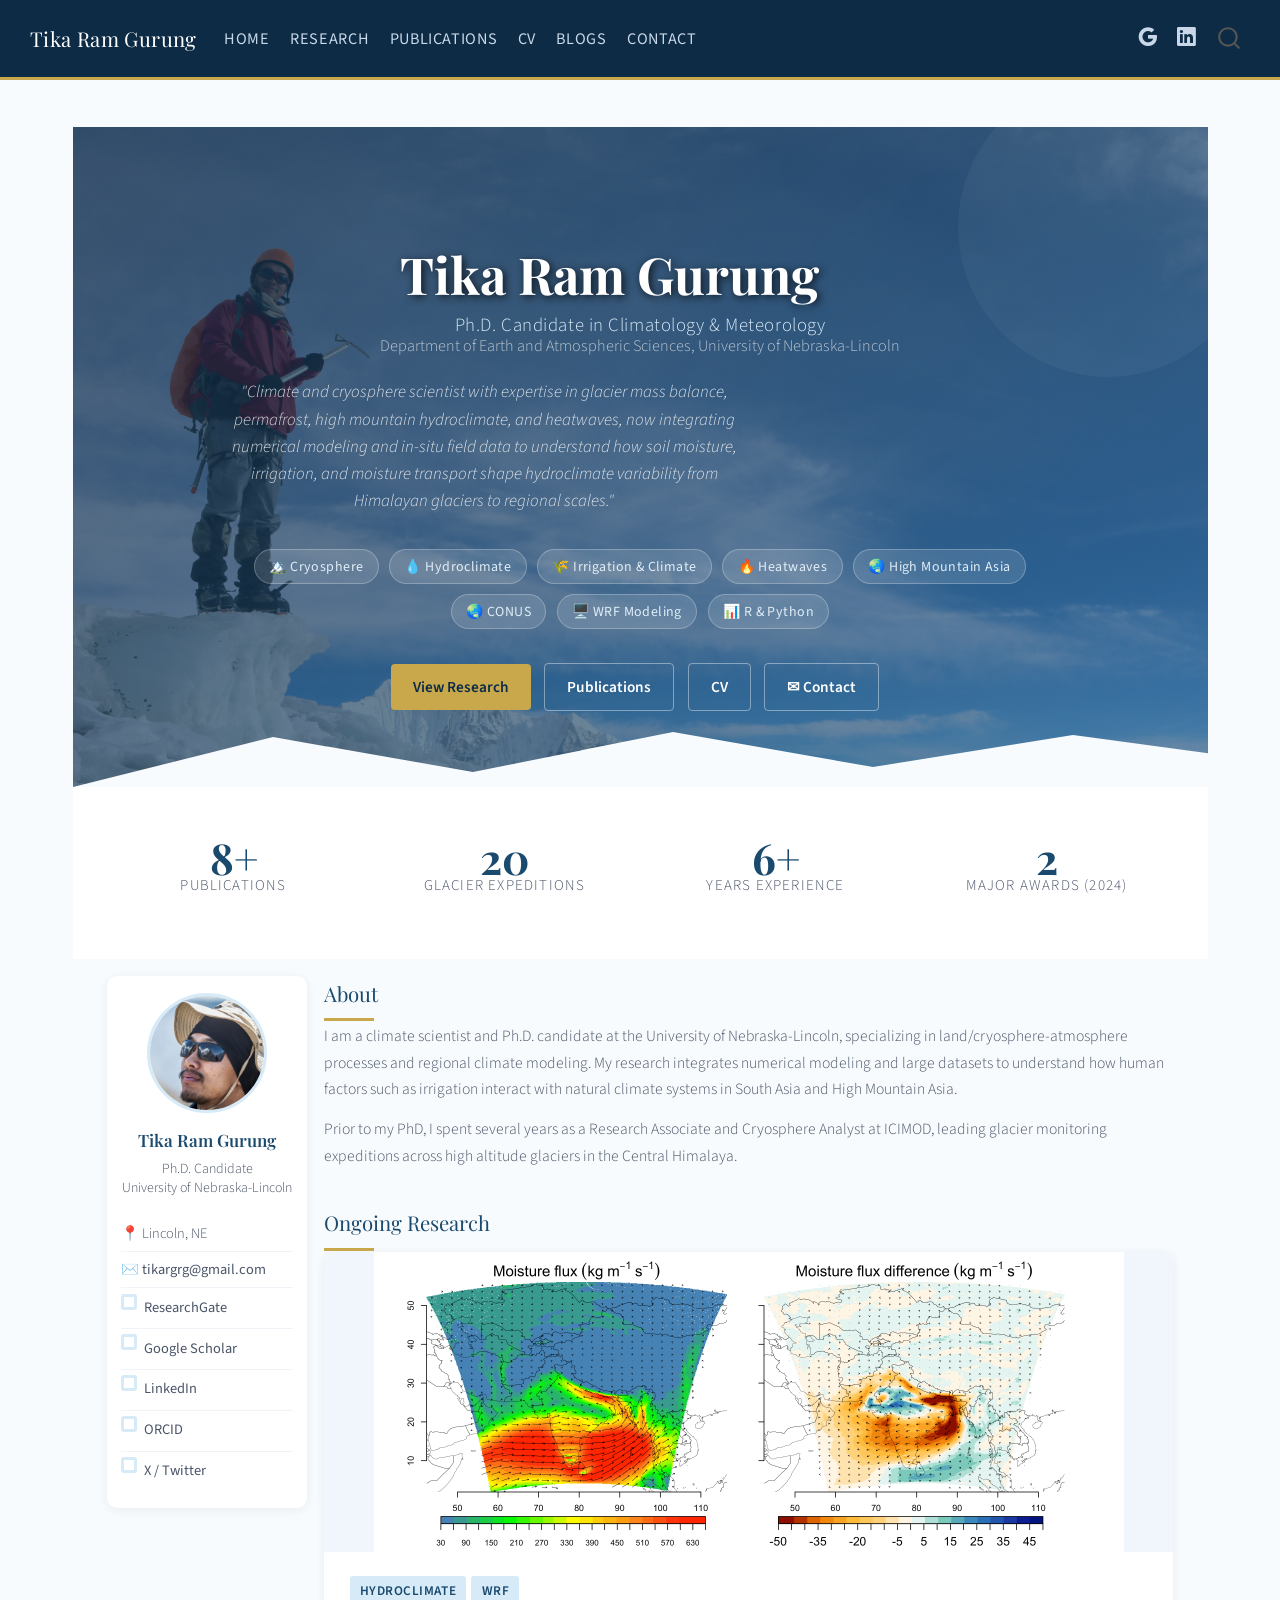
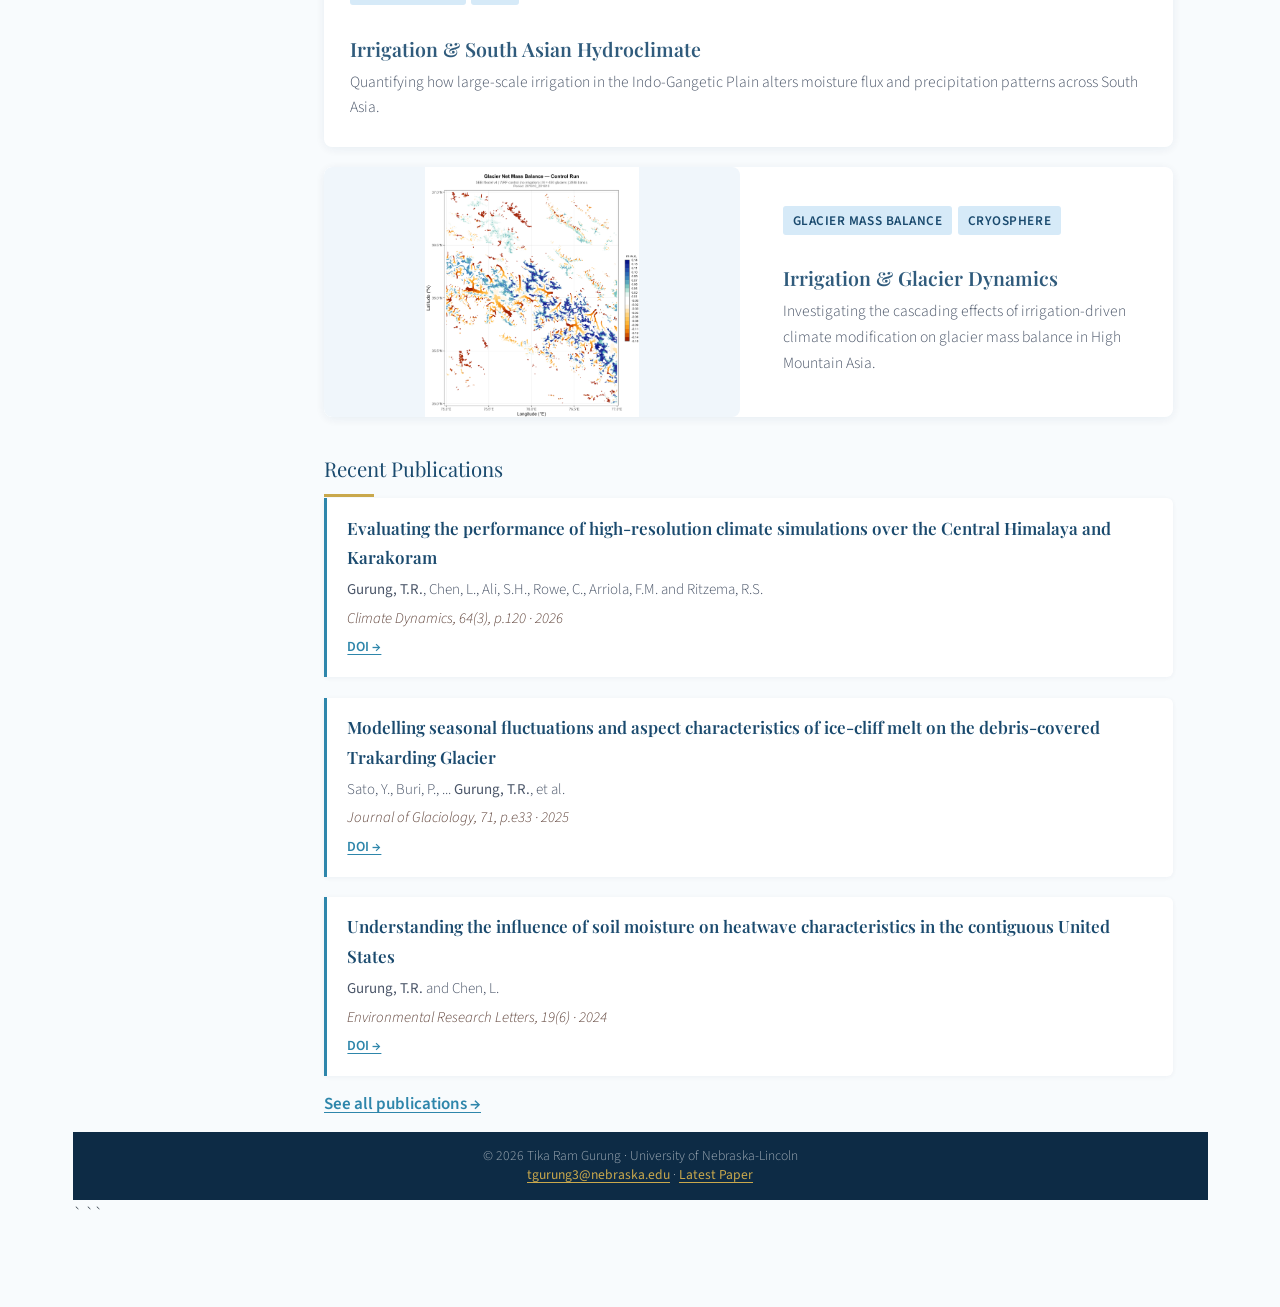
==== commit 56ea8e58: "figure placement changed" ====
--- a/docs/index.html
+++ b/docs/index.html
@@ -256,14 +256,14 @@
           <p>Quantifying how large-scale irrigation in the Indo-Gangetic Plain alters moisture flux and precipitation patterns across South Asia.</p>
         </div>
       </div>
-      <div class="project-card">
-        <img src="figures/K2_plot1_MB_control_201610_201610.png" alt="Glacier mass balance" style="height:300px; object-fit:contain; background:#f0f6fb; width:100%;">
-        <div class="project-card-body">
-          <span class="tag">Glacier mass balance</span><span class="tag">Cryosphere</span>
-          <h3 class="anchored">Irrigation &amp; Glacier Dynamics</h3>
-          <p>Investigating the cascading effects of irrigation-driven climate modification on glacier mass balance in High Mountain Asia.</p>
+<div class="project-card" style="display:grid; grid-template-columns:1fr 1fr; gap:1rem; align-items:center;">
+          <img src="figures/K2_plot1_MB_control_201610_201610.png" alt="Glacier mass balance" style="height:250px; object-fit:contain; background:#f0f6fb; width:100%; border-radius:8px;">
+          <div class="project-card-body">
+            <span class="tag">Glacier mass balance</span><span class="tag">Cryosphere</span>
+            <h3 class="anchored">Irrigation &amp; Glacier Dynamics</h3>
+            <p>Investigating the cascading effects of irrigation-driven climate modification on glacier mass balance in High Mountain Asia.</p>
+          </div>
         </div>
-      </div>
     </div>
 
     <!-- Recent Publications -->
--- a/docs/styles.css
+++ b/docs/styles.css
@@ -480,58 +480,3 @@
   margin-bottom: 0.1rem;
 }
 
-
-
-
-/* ── Mobile Responsive ── */
-@media (max-width: 768px) {
-
-  /* Stack sidebar and content vertically */
-  div[style*="grid-template-columns:220px"],
-  div[style*="grid-template-columns:200px"] {
-    display: block !important;
-  }
-
-  /* Full width profile card on mobile */
-  .profile-card {
-    margin-bottom: 1rem;
-    padding: 1rem;
-  }
-
-  /* Smaller hero name */
-  .hero-name {
-    font-size: 2rem !important;
-  }
-
-  /* Smaller hero section padding */
-  .hero-section {
-    padding: 3rem 1rem 2.5rem !important;
-  }
-
-  /* Full width stats */
-  .stat-box {
-    padding: 0.8rem;
-  }
-
-  .stat-number {
-    font-size: 2rem;
-  }
-
-  /* Badges wrap nicely */
-  .hero-badges {
-    justify-content: center;
-  }
-
-  /* Buttons stack */
-  .hero-links a {
-    display: block;
-    margin-bottom: 0.5rem;
-    text-align: center;
-  }
-
-  /* Reduce padding */
-  .section {
-    padding: 1rem;
-  }
-
-}
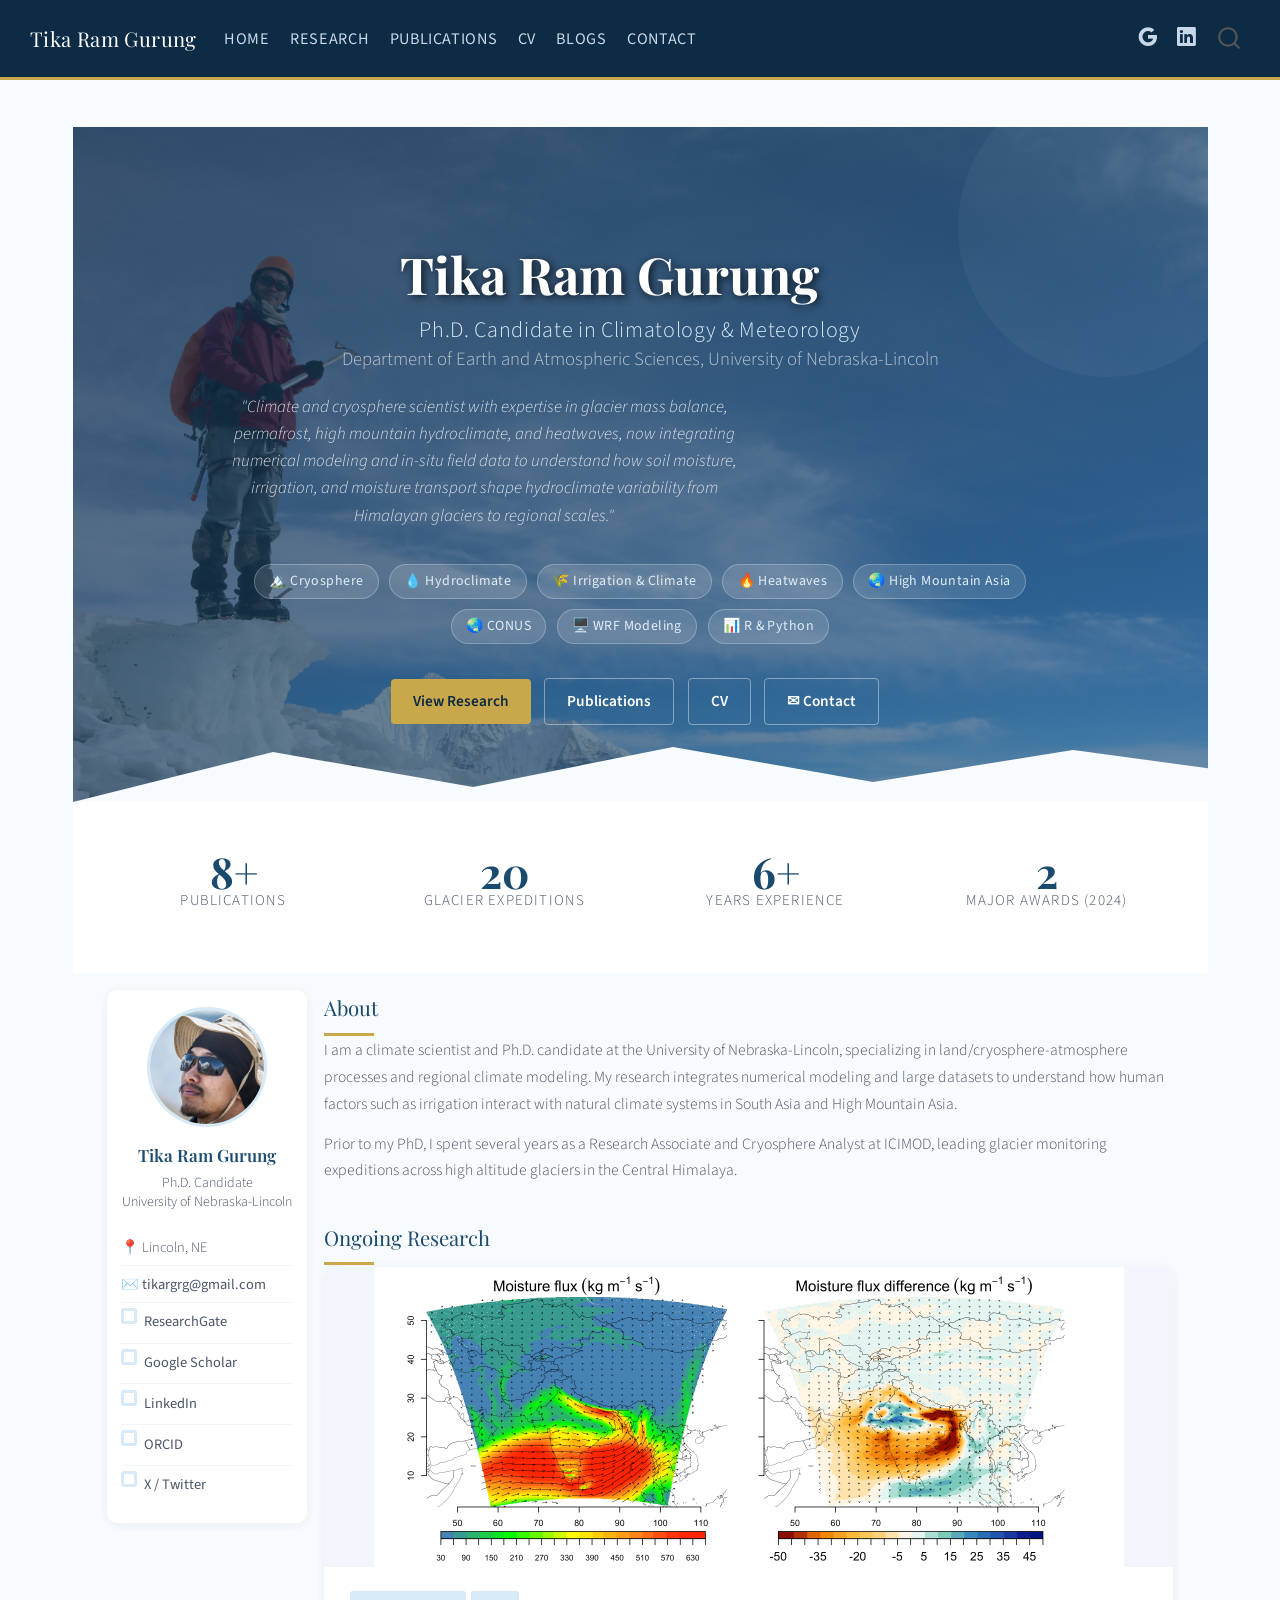
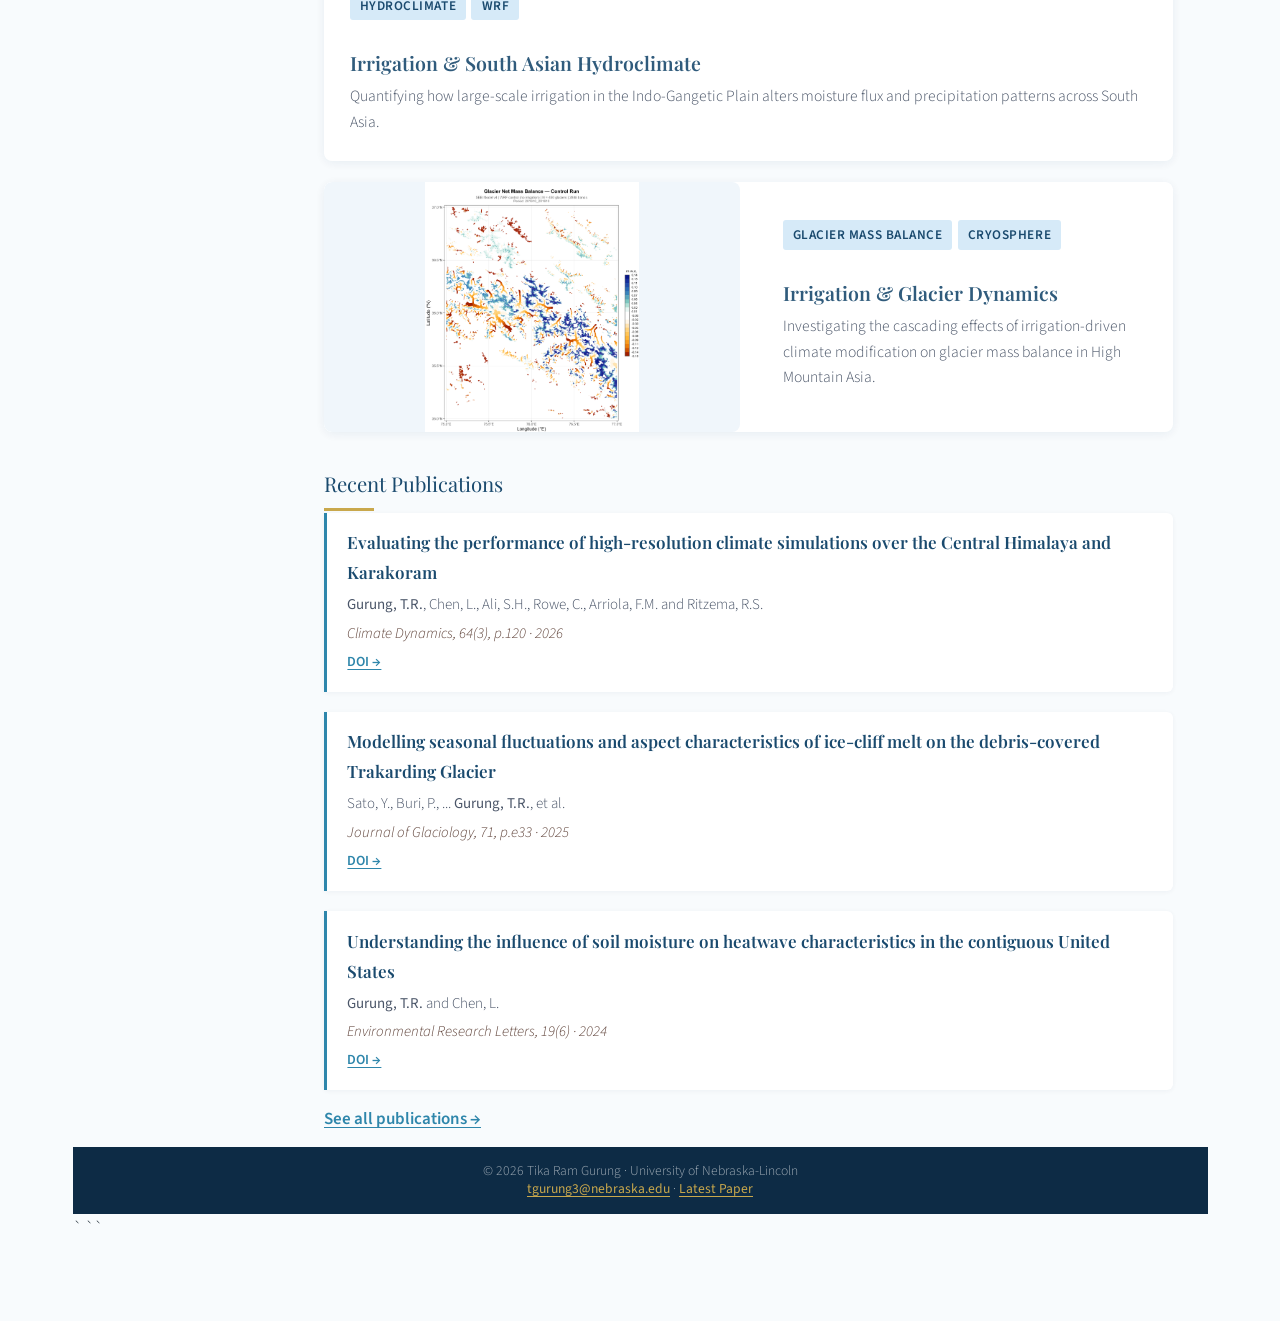
==== commit ac214be1: "font of index changed" ====
--- a/docs/index.html
+++ b/docs/index.html
@@ -159,8 +159,8 @@
 <section class="hero-section" style="background-image: linear-gradient(135deg, rgba(13,43,69,0.7), rgba(26,74,110,0.6)), url('Tika.JPG'); background-size:cover; background-position:center;">
 <div style="max-width:900px; margin:0 auto; position:relative; z-index:0; text-align:center; width:100%; padding:0 2rem;">
   <h2 class="hero-name anchored" style="color:white; font-size:3rem; text-shadow: 2px 2px 8px rgba(0,0,0,0.8); border-bottom:none;">Tika Ram Gurung</h2>
-  <p class="hero-title">Ph.D. Candidate in Climatology &amp; Meteorology</p>
-  <p class="hero-affil">Department of Earth and Atmospheric Sciences, University of Nebraska-Lincoln</p>
+  <p class="hero-title" style="margin-top:0.5rem; font-size:1.3rem">Ph.D. Candidate in Climatology &amp; Meteorology</p>
+  <p class="hero-affil" style="margin-top:0.5rem;; font-size:1.1rem">Department of Earth and Atmospheric Sciences, University of Nebraska-Lincoln</p>
   <p class="hero-tagline" style="text-align:center;">"Climate and cryosphere scientist with expertise in glacier mass balance, permafrost, high mountain hydroclimate, and heatwaves, now integrating numerical modeling and in-situ field data to understand how soil moisture, irrigation, and moisture transport shape hydroclimate variability from Himalayan glaciers to regional scales."</p>
   <div class="hero-badges" style="justify-content:center;">
     <span class="badge-pill">🏔️ Cryosphere</span>
